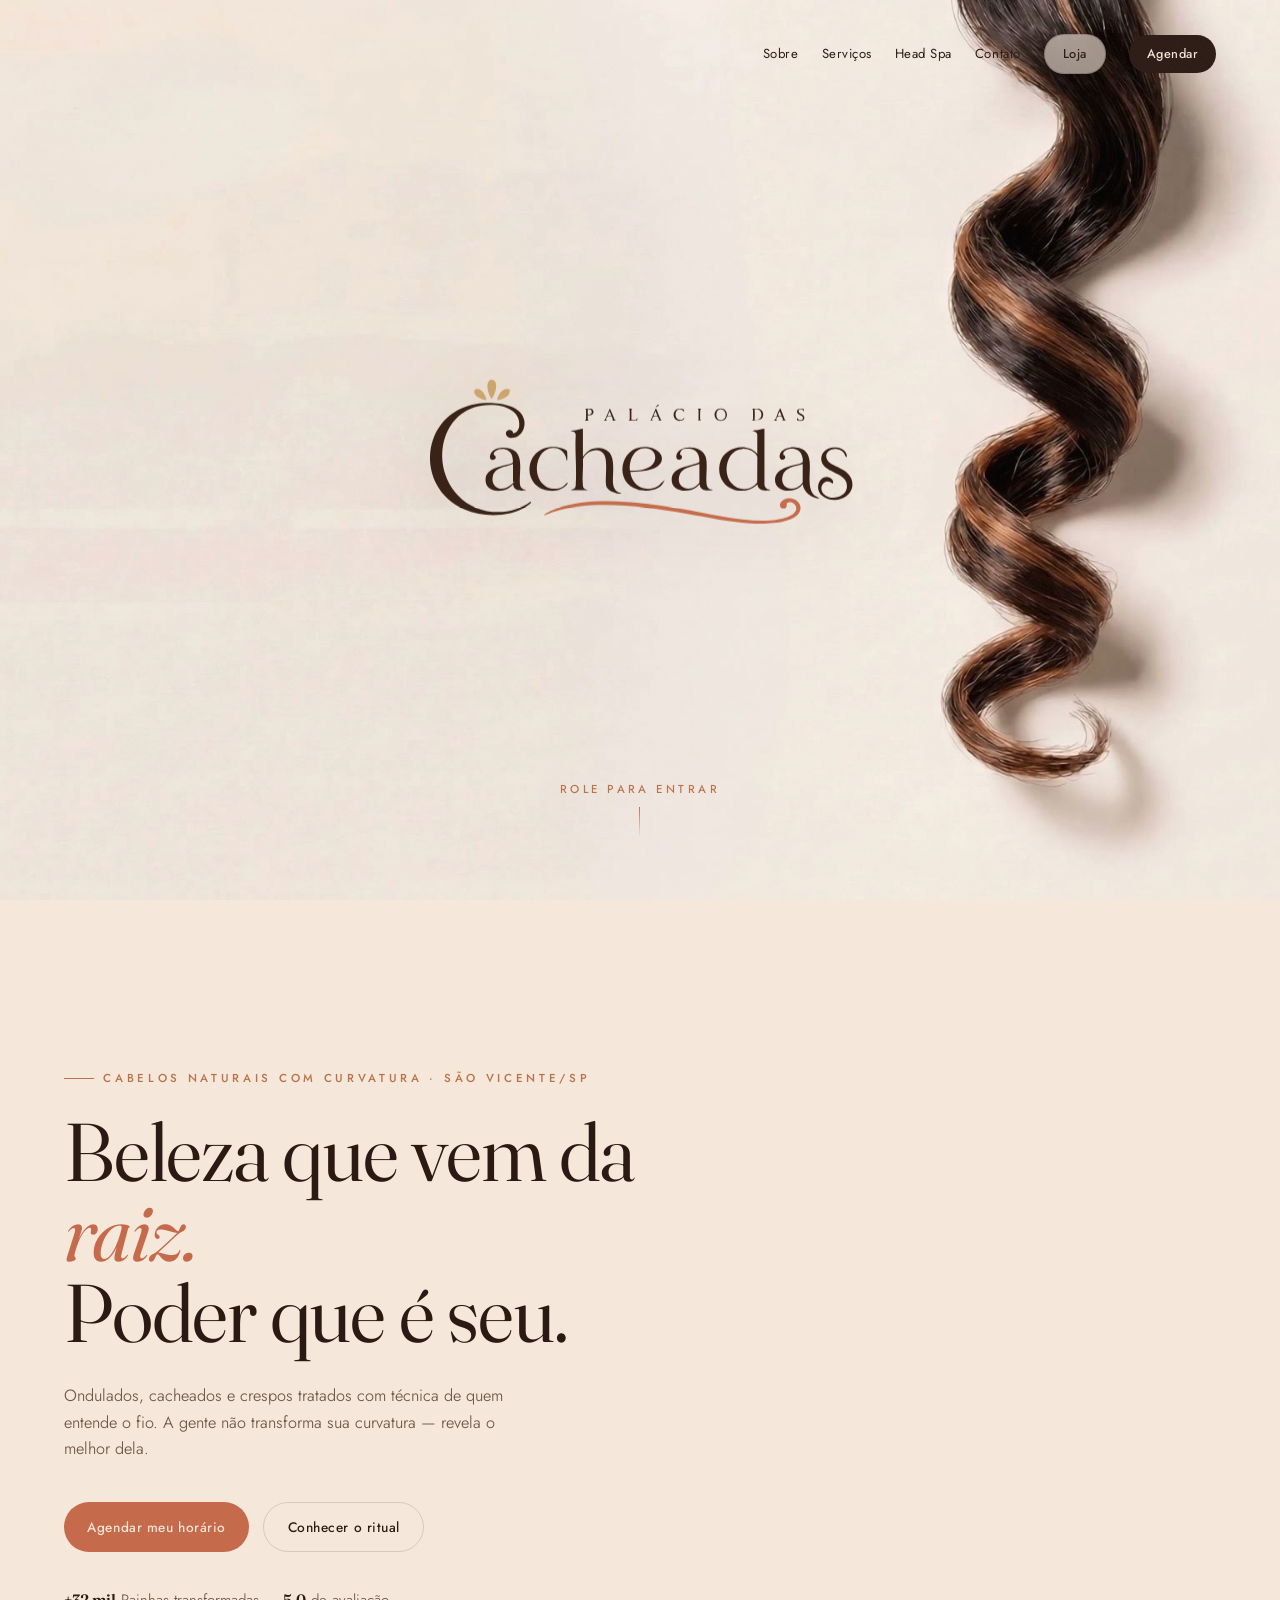
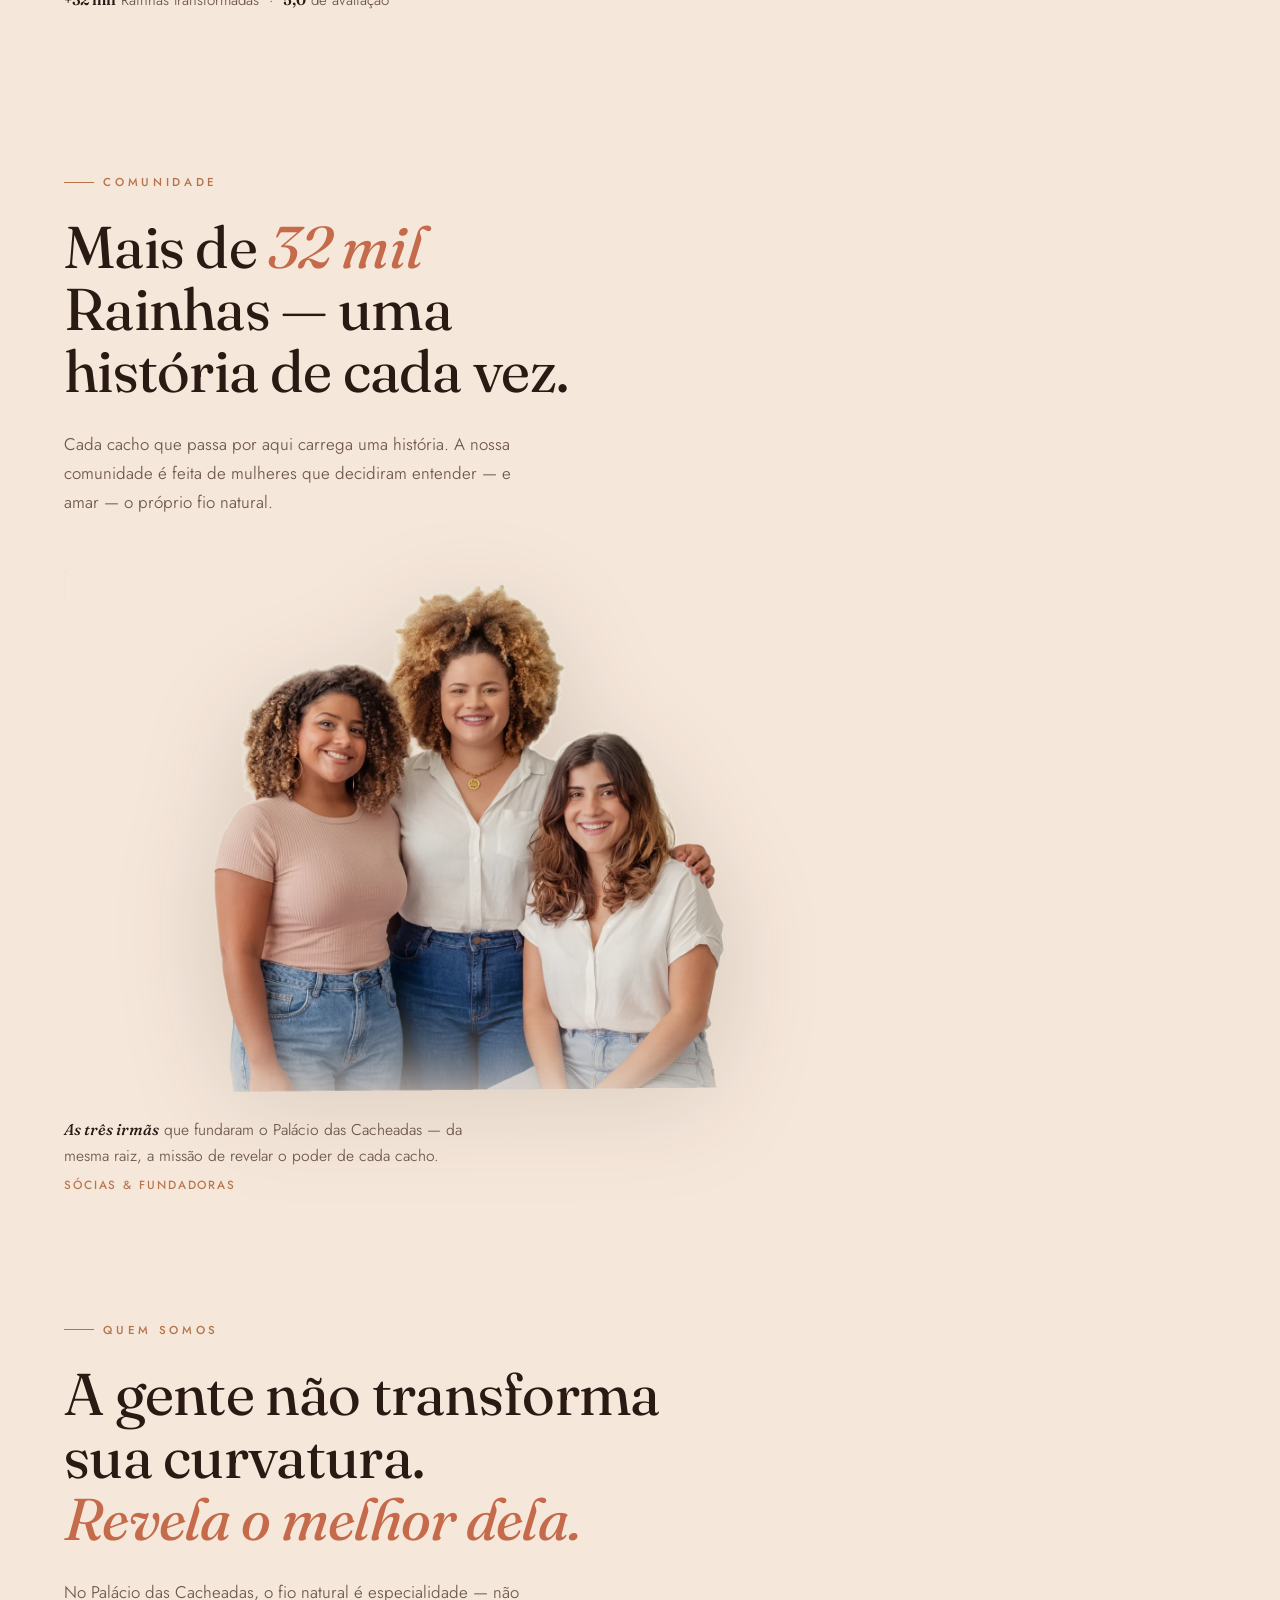
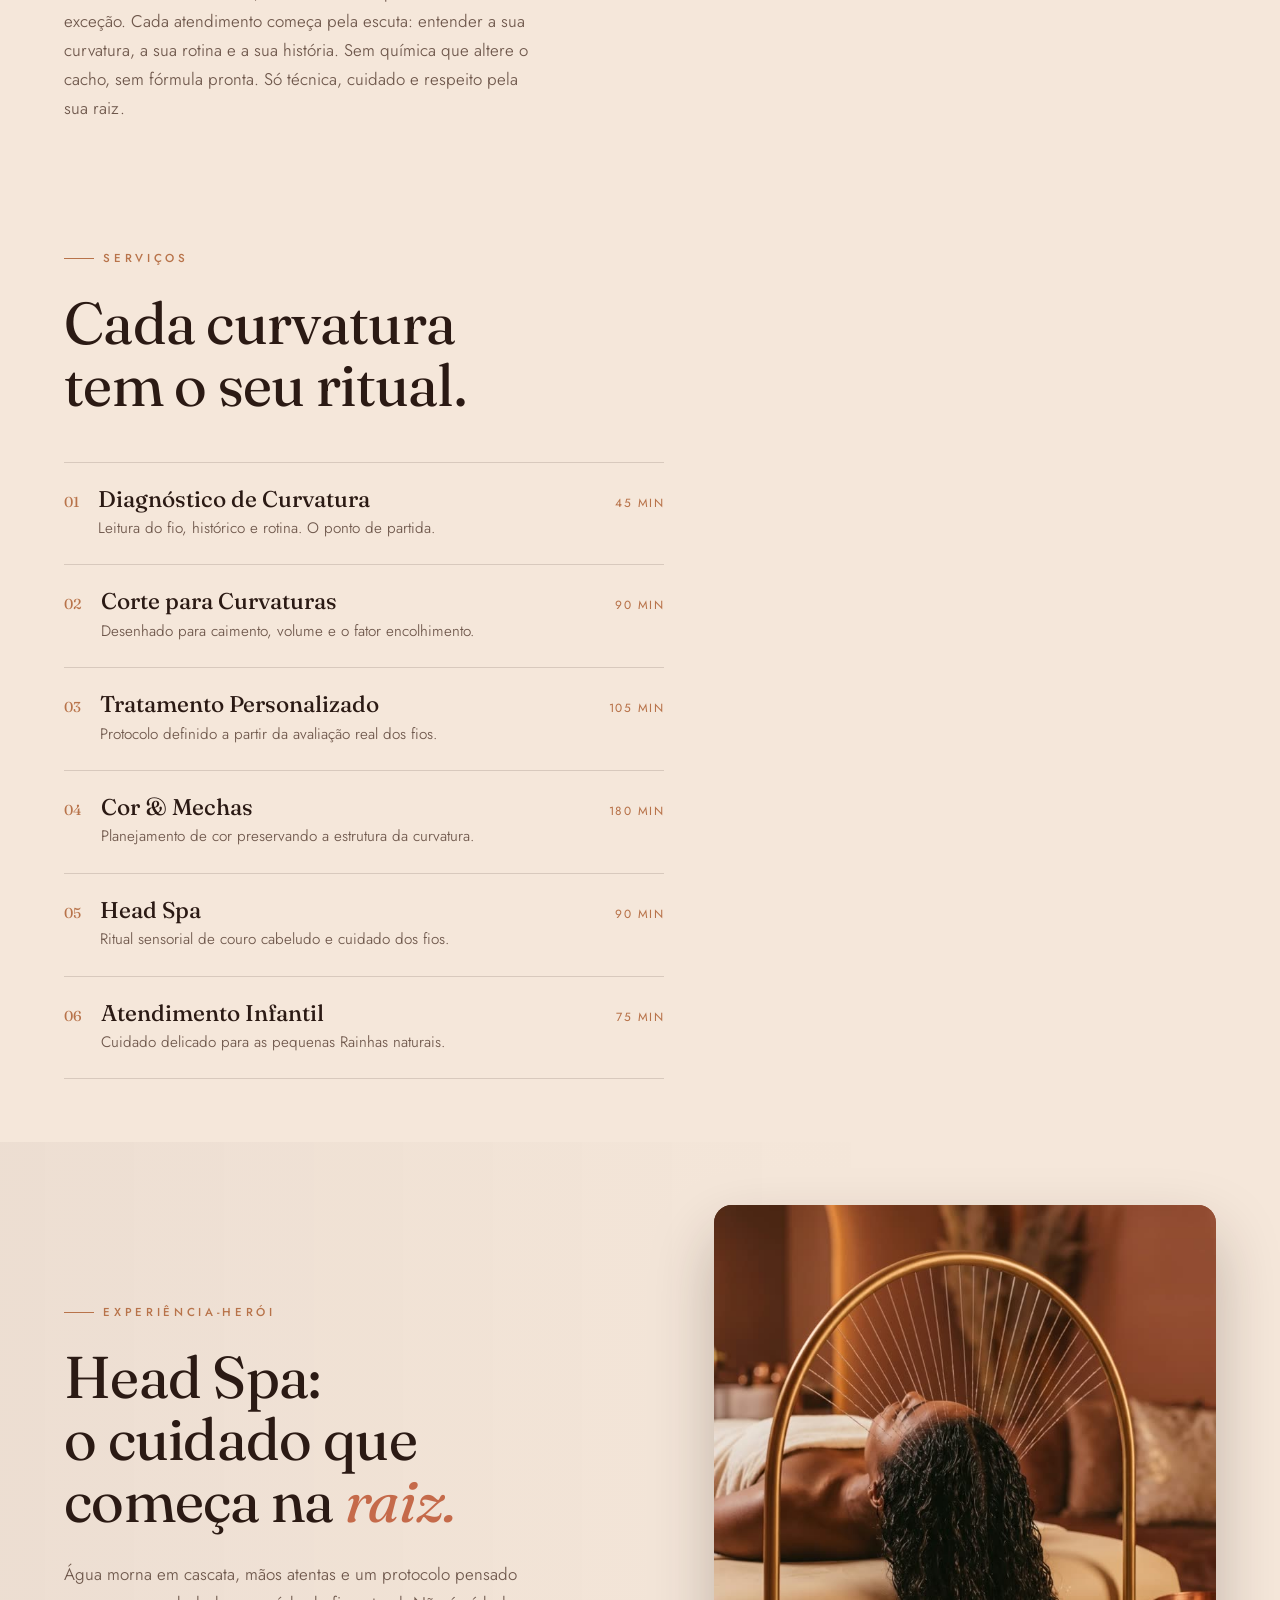
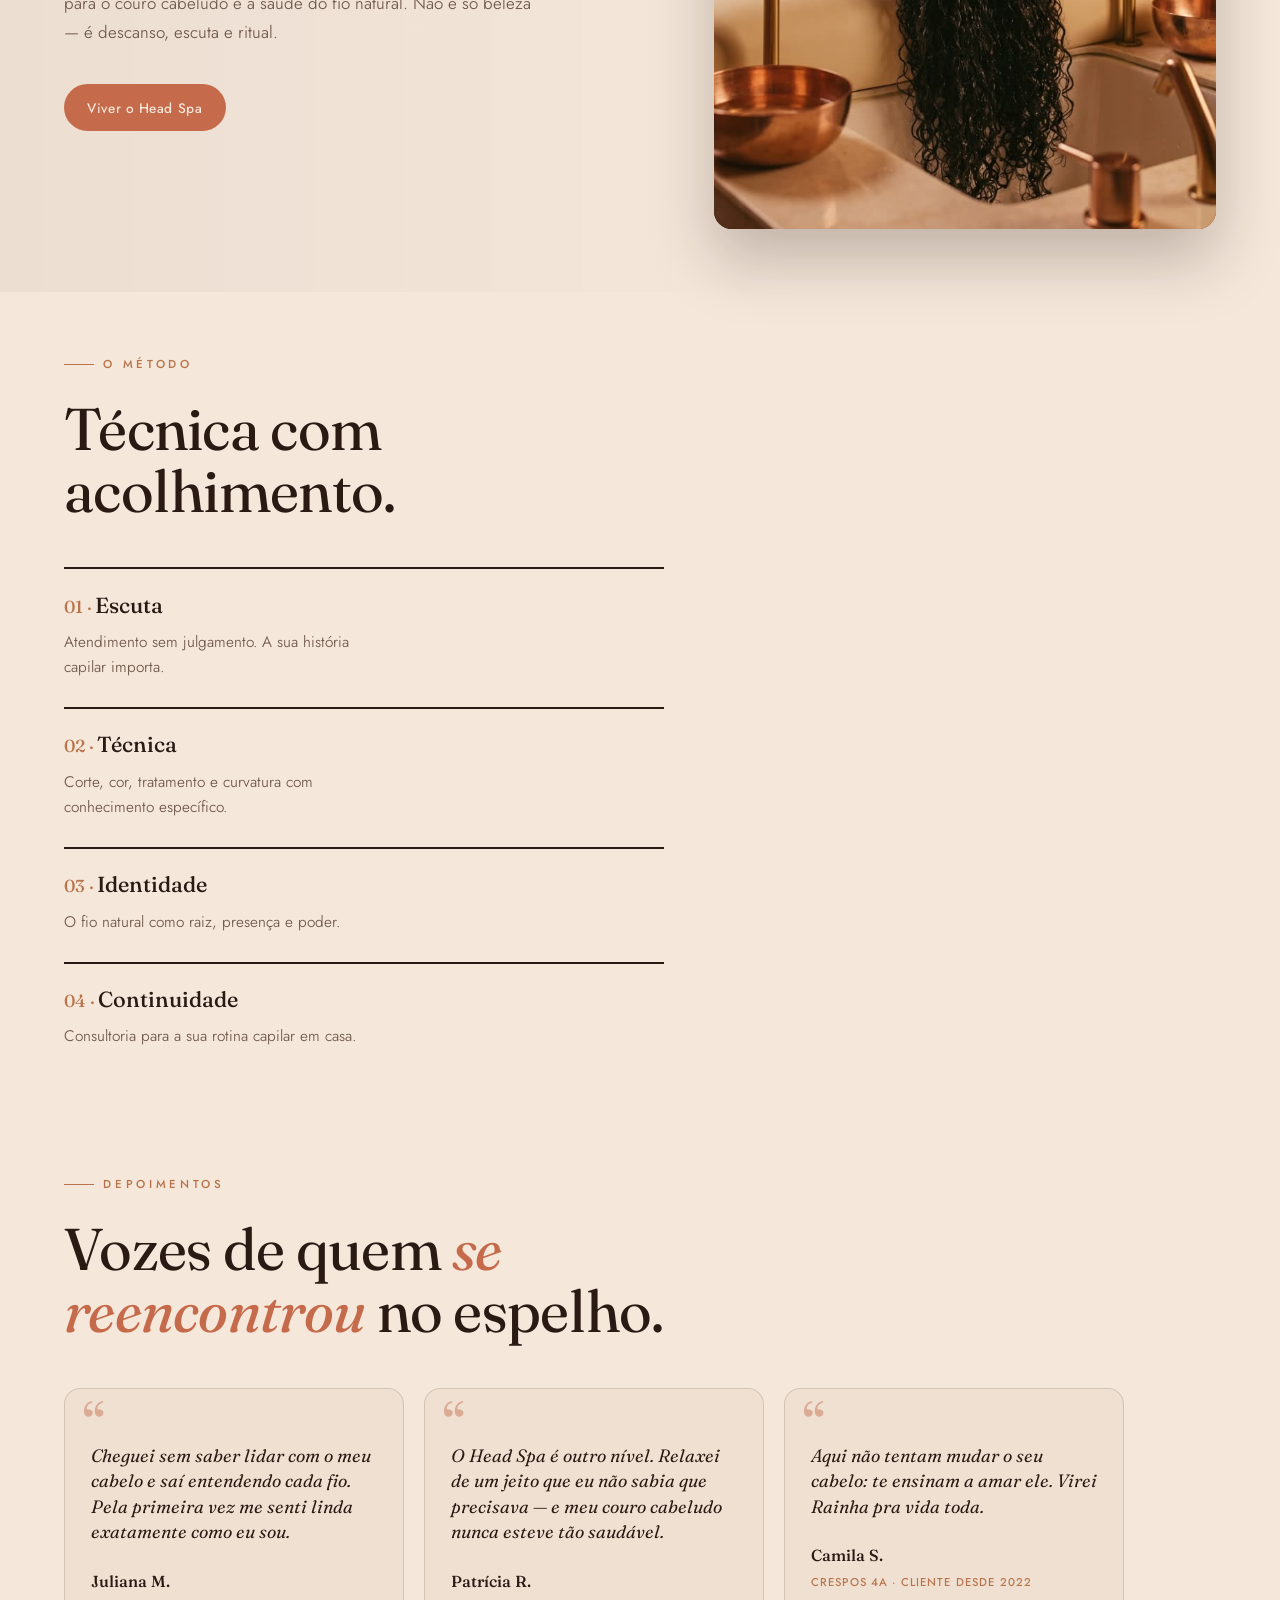
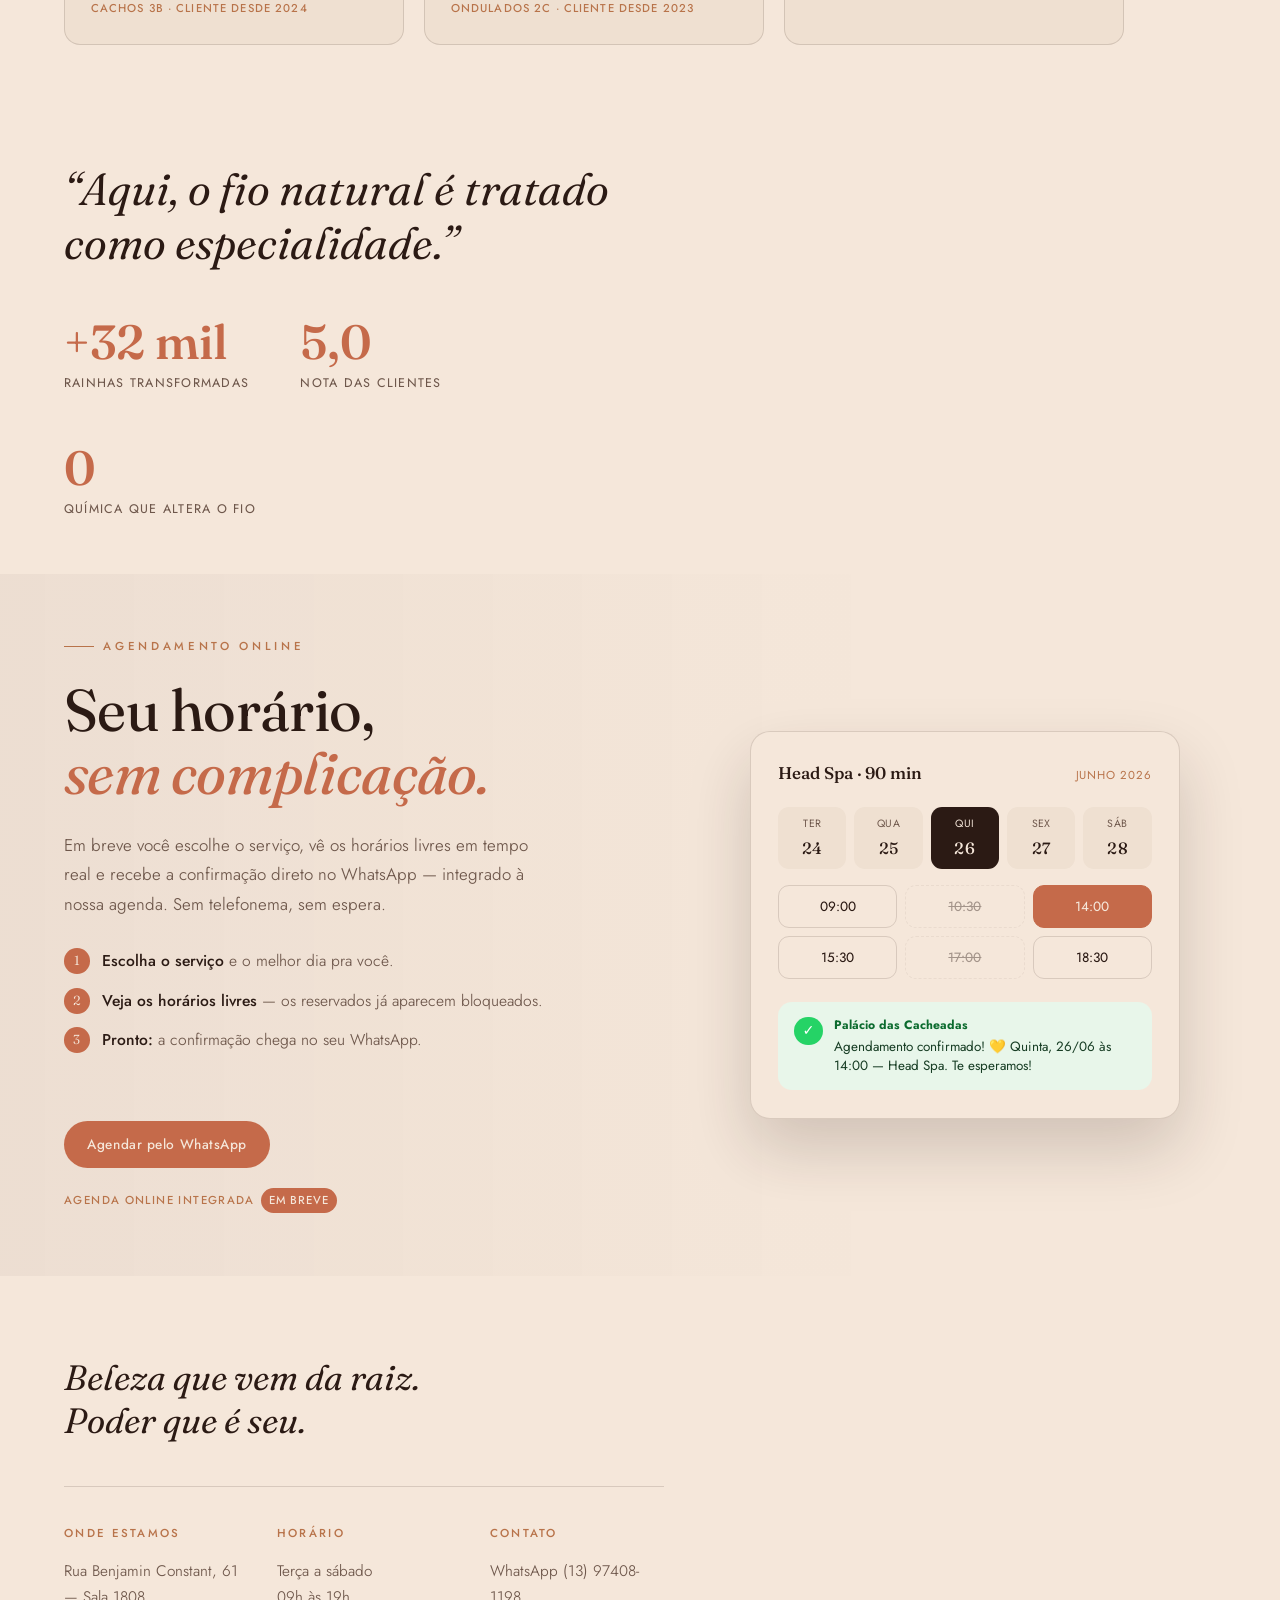
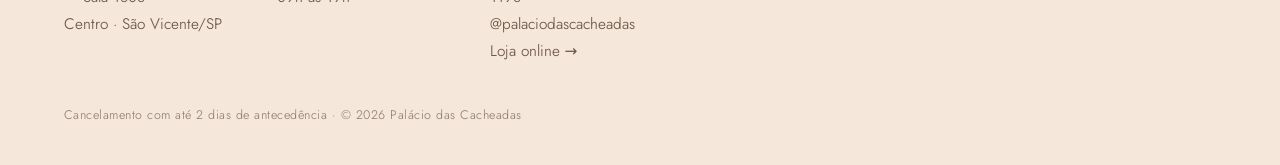
==== index.html @ 63f965b9 "Head Spa: corta vídeo (10s, mantém arco+cobre) + ease-in no scrub Antes o scrub "gastava" o vídeo en" ====
<!DOCTYPE html>
<html lang="pt-BR">
<head>
<meta charset="UTF-8" />
<meta name="viewport" content="width=device-width, initial-scale=1.0" />
<title>Palácio das Cacheadas — Beleza que vem da raiz</title>
<meta name="description" content="Especialistas em cabelos naturais com curvatura — ondulados, cacheados e crespos. Head Spa, corte, cor e tratamentos em São Vicente/SP. Seu cabelo natural merece ser entendido." />
<meta property="og:title" content="Palácio das Cacheadas" />
<meta property="og:description" content="Beleza que vem da raiz. Poder que é seu. Especialistas em cabelos naturais com curvatura em São Vicente/SP." />
<meta property="og:type" content="website" />
<link rel="preconnect" href="https://fonts.googleapis.com" />
<link rel="preconnect" href="https://fonts.gstatic.com" crossorigin />
<link href="https://fonts.googleapis.com/css2?family=Fraunces:ital,opsz,wght@0,9..144,300..600;1,9..144,400..600&family=Jost:wght@300..500&display=swap" rel="stylesheet" />
<link rel="stylesheet" href="css/styles.css?v=9" />
</head>
<body>

<!-- grão -->
<div class="grain" aria-hidden="true"></div>

<!-- cacho-mola: fundo fixo, scrub no scroll -->
<div class="curl-stage" aria-hidden="true">
  <img src="assets/spring/f_001.jpg" alt="" class="curl-fallback" data-curl-fallback />
  <canvas class="curl-canvas" data-curl-canvas></canvas>
</div>

<!-- brandmark: logo grande na abertura → encolhe e ancora no header ao rolar -->
<div class="brandmark" data-brandmark aria-hidden="true"><img src="assets/logo.svg" alt="" /></div>

<!-- header -->
<header class="hdr" data-header>
  <a href="#top" class="logo" aria-label="Palácio das Cacheadas"><img src="assets/logo.svg" alt="Palácio das Cacheadas" /></a>
  <nav class="nav" aria-label="Navegação">
    <a href="#sobre">Sobre</a>
    <a href="#servicos">Serviços</a>
    <a href="#headspa">Head Spa</a>
    <a href="#contato">Contato</a>
    <a href="loja.html" class="btn btn--pill btn--line">Loja</a>
    <a href="https://wa.me/5513974081198?text=Oi!%20Quero%20agendar%20um%20hor%C3%A1rio%20no%20Pal%C3%A1cio%20das%20Cacheadas." class="btn btn--pill" target="_blank" rel="noopener">Agendar</a>
  </nav>
</header>

<main id="top" class="shell">

  <!-- INTRO: só logo + cacho; rola pra revelar o conteúdo -->
  <section class="intro" data-intro aria-hidden="true">
    <span class="intro__hint">role para entrar</span>
  </section>

  <!-- HERO -->
  <section class="hero">
    <div class="col">
      <p class="eyebrow" data-rise>Cabelos naturais com curvatura · São Vicente/SP</p>
      <h1 class="hero__title" data-rise>Beleza que vem da <em>raiz.</em><br />Poder que é seu.</h1>
      <p class="lead" data-rise>Ondulados, cacheados e crespos tratados com técnica de quem entende o fio. A gente não transforma sua curvatura — revela o melhor dela.</p>
      <div class="actions" data-rise>
        <a href="https://wa.me/5513974081198?text=Oi!%20Quero%20agendar%20um%20hor%C3%A1rio." class="btn btn--solid" target="_blank" rel="noopener">Agendar meu horário</a>
        <a href="#sobre" class="btn btn--ghost">Conhecer o ritual</a>
      </div>
      <p class="proof" data-rise><strong>+32 mil</strong> Rainhas transformadas&nbsp;&nbsp;·&nbsp;&nbsp;<strong>5,0</strong> de avaliação</p>
    </div>
  </section>

  <!-- COMUNIDADE (Rainhas) -->
  <section class="block community" id="comunidade">
    <div class="col">
      <p class="kicker" data-rise>Comunidade</p>
      <h2 class="display" data-rise>Mais de <em>32 mil</em> Rainhas — uma história de cada vez.</h2>
      <p class="body" data-rise>Cada cacho que passa por aqui carrega uma história. A nossa comunidade é feita de mulheres que decidiram entender — e amar — o próprio fio natural.</p>
    </div>
    <figure class="community__photo" data-rise>
      <picture>
        <source srcset="assets/rainhas-cut.webp?v=7" type="image/webp" />
        <img src="assets/rainhas-cut.png?v=7" alt="As três irmãs sócias do Palácio das Cacheadas" loading="lazy" />
      </picture>
      <figcaption class="community__cap"><strong>As três irmãs</strong> que fundaram o Palácio das Cacheadas — da mesma raiz, a missão de revelar o poder de cada cacho.<span class="community__names">Sócias &amp; fundadoras</span></figcaption>
    </figure>
  </section>

  <!-- MANIFESTO -->
  <section class="block" id="sobre">
    <div class="col">
      <p class="kicker" data-rise>Quem somos</p>
      <h2 class="display" data-rise>A gente não transforma sua curvatura. <em>Revela o melhor dela.</em></h2>
      <p class="body" data-rise>No Palácio das Cacheadas, o fio natural é especialidade — não exceção. Cada atendimento começa pela escuta: entender a sua curvatura, a sua rotina e a sua história. Sem química que altere o cacho, sem fórmula pronta. Só técnica, cuidado e respeito pela sua raiz.</p>
    </div>
  </section>

  <!-- SERVIÇOS -->
  <section class="block" id="servicos">
    <div class="col">
      <p class="kicker" data-rise>Serviços</p>
      <h2 class="display" data-rise>Cada curvatura<br />tem o seu ritual.</h2>
      <ul class="services" data-rise>
        <li><span class="s-idx">01</span><div><h3>Diagnóstico de Curvatura</h3><p>Leitura do fio, histórico e rotina. O ponto de partida.</p></div><span class="s-time">45 min</span></li>
        <li><span class="s-idx">02</span><div><h3>Corte para Curvaturas</h3><p>Desenhado para caimento, volume e o fator encolhimento.</p></div><span class="s-time">90 min</span></li>
        <li><span class="s-idx">03</span><div><h3>Tratamento Personalizado</h3><p>Protocolo definido a partir da avaliação real dos fios.</p></div><span class="s-time">105 min</span></li>
        <li><span class="s-idx">04</span><div><h3>Cor &amp; Mechas</h3><p>Planejamento de cor preservando a estrutura da curvatura.</p></div><span class="s-time">180 min</span></li>
        <li><span class="s-idx">05</span><div><h3>Head Spa</h3><p>Ritual sensorial de couro cabeludo e cuidado dos fios.</p></div><span class="s-time">90 min</span></li>
        <li><span class="s-idx">06</span><div><h3>Atendimento Infantil</h3><p>Cuidado delicado para as pequenas Rainhas naturais.</p></div><span class="s-time">75 min</span></li>
      </ul>
    </div>
  </section>

  <!-- HEAD SPA -->
  <section class="block block--feature" id="headspa">
    <div class="feature-grid">
      <div class="feature-copy">
        <p class="kicker" data-rise>Experiência-herói</p>
        <h2 class="display" data-rise>Head&nbsp;Spa:<br />o cuidado que começa na <em>raiz.</em></h2>
        <p class="body" data-rise>Água morna em cascata, mãos atentas e um protocolo pensado para o couro cabeludo e a saúde do fio natural. Não é só beleza — é descanso, escuta e ritual.</p>
        <a href="https://wa.me/5513974081198?text=Oi!%20Quero%20conhecer%20o%20Head%20Spa." class="btn btn--solid" data-rise target="_blank" rel="noopener">Viver o Head Spa</a>
      </div>
      <figure class="headspa__photo" data-rise>
        <img src="assets/headspa-frames/h_001.jpg?v=2" alt="Ritual de Head Spa no Palácio das Cacheadas — arco dourado com cascata de água sobre o cabelo cacheado natural" class="headspa__fallback" data-spa-fallback loading="lazy" />
        <canvas class="headspa__canvas" data-spa-canvas aria-hidden="true"></canvas>
        <figcaption class="headspa__cap">Ritual sensorial · 90 min</figcaption>
      </figure>
    </div>
  </section>

  <!-- MÉTODO -->
  <section class="block" id="metodo">
    <div class="col">
      <p class="kicker" data-rise>O método</p>
      <h2 class="display" data-rise>Técnica com<br />acolhimento.</h2>
      <ol class="pillars" data-rise>
        <li><h3>Escuta</h3><p>Atendimento sem julgamento. A sua história capilar importa.</p></li>
        <li><h3>Técnica</h3><p>Corte, cor, tratamento e curvatura com conhecimento específico.</p></li>
        <li><h3>Identidade</h3><p>O fio natural como raiz, presença e poder.</p></li>
        <li><h3>Continuidade</h3><p>Consultoria para a sua rotina capilar em casa.</p></li>
      </ol>
    </div>
  </section>

  <!-- DEPOIMENTOS (placeholders — substituir por depoimentos reais antes de publicar) -->
  <section class="block" id="depoimentos">
    <div class="col">
      <p class="kicker" data-rise>Depoimentos</p>
      <h2 class="display" data-rise>Vozes de quem <em>se reencontrou</em> no espelho.</h2>
    </div>
    <ul class="testimonials" data-rise>
      <li class="tcard">
        <p class="tquote">Cheguei sem saber lidar com o meu cabelo e saí entendendo cada fio. Pela primeira vez me senti linda exatamente como eu sou.</p>
        <p class="tauthor"><strong>Juliana M.</strong><span>Cachos 3B · cliente desde 2024</span></p>
      </li>
      <li class="tcard">
        <p class="tquote">O Head Spa é outro nível. Relaxei de um jeito que eu não sabia que precisava — e meu couro cabeludo nunca esteve tão saudável.</p>
        <p class="tauthor"><strong>Patrícia R.</strong><span>Ondulados 2C · cliente desde 2023</span></p>
      </li>
      <li class="tcard">
        <p class="tquote">Aqui não tentam mudar o seu cabelo: te ensinam a amar ele. Virei Rainha pra vida toda.</p>
        <p class="tauthor"><strong>Camila S.</strong><span>Crespos 4A · cliente desde 2022</span></p>
      </li>
    </ul>
  </section>

  <!-- PROVA -->
  <section class="block block--quote">
    <div class="col">
      <p class="quote" data-rise>“Aqui, o fio natural é tratado como especialidade.”</p>
      <div class="stats" data-rise>
        <div><strong>+32 mil</strong><span>Rainhas transformadas</span></div>
        <div><strong>5,0</strong><span>nota das clientes</span></div>
        <div><strong>0</strong><span>química que altera o fio</span></div>
      </div>
    </div>
  </section>

  <!-- AGENDAMENTO (preview do feature — integração Google Calendar + WhatsApp em breve) -->
  <section class="block block--feature" id="agendamento">
    <div class="feature-grid">
      <div class="feature-copy">
        <p class="kicker" data-rise>Agendamento online</p>
        <h2 class="display" data-rise>Seu horário, <em>sem complicação.</em></h2>
        <p class="body" data-rise>Em breve você escolhe o serviço, vê os horários livres em tempo real e recebe a confirmação direto no WhatsApp — integrado à nossa agenda. Sem telefonema, sem espera.</p>
        <ol class="booking__steps" data-rise>
          <li><strong>Escolha o serviço</strong> e o melhor dia pra você.</li>
          <li><strong>Veja os horários livres</strong> — os reservados já aparecem bloqueados.</li>
          <li><strong>Pronto:</strong> a confirmação chega no seu WhatsApp.</li>
        </ol>
        <a href="https://wa.me/5513974081198?text=Oi!%20Quero%20agendar%20um%20hor%C3%A1rio." class="btn btn--solid" data-rise target="_blank" rel="noopener">Agendar pelo WhatsApp</a>
        <p class="booking__soon" data-rise>Agenda online integrada <span>em breve</span></p>
      </div>
      <div class="booking-mock" data-rise aria-hidden="true">
        <div class="bmock">
          <div class="bmock__head">
            <span class="bmock__title">Head Spa · 90 min</span>
            <span class="bmock__cal">Junho 2026</span>
          </div>
          <div class="bmock__days">
            <span>Ter<b>24</b></span><span>Qua<b>25</b></span><span class="is-sel">Qui<b>26</b></span><span>Sex<b>27</b></span><span>Sáb<b>28</b></span>
          </div>
          <div class="bmock__slots">
            <span>09:00</span><span class="is-off">10:30</span><span class="is-sel">14:00</span><span>15:30</span><span class="is-off">17:00</span><span>18:30</span>
          </div>
          <div class="bmock__wa">
            <span class="bmock__wadot">✓</span>
            <p><strong>Palácio das Cacheadas</strong>Agendamento confirmado! 💛 Quinta, 26/06 às 14:00 — Head Spa. Te esperamos!</p>
          </div>
        </div>
      </div>
    </div>
  </section>

  <!-- FOOTER -->
  <footer class="footer" id="contato">
    <div class="col">
      <p class="footer__tag" data-rise>Beleza que vem da raiz.<br />Poder que é seu.</p>
      <div class="footer__grid" data-rise>
        <div><h4>Onde estamos</h4><p>Rua Benjamin Constant, 61 — Sala 1808<br />Centro · São Vicente/SP</p></div>
        <div><h4>Horário</h4><p>Terça a sábado<br />09h às 19h</p></div>
        <div><h4>Contato</h4><p><a href="https://wa.me/5513974081198" target="_blank" rel="noopener">WhatsApp (13) 97408-1198</a><br /><a href="https://www.instagram.com/palaciodascacheadas/" target="_blank" rel="noopener">@palaciodascacheadas</a><br /><a href="loja.html">Loja online →</a></p></div>
      </div>
      <p class="footer__fine">Cancelamento com até 2 dias de antecedência · © 2026 Palácio das Cacheadas</p>
    </div>
  </footer>

</main>

<script src="js/app.js?v=9"></script>
</body>
</html>
---- css/styles.css ----
/* ========================================================================
   PALÁCIO DAS CACHEADAS — cacho-mola de fundo (scrub no scroll)
   Fundo fixo à direita · conteúdo rico à esquerda · creme #F5E7DA
   ===================================================================== */

:root{
  --espresso:#2B1A14; --terracota:#C56A4A; --ouro:#C8A56A; --cobre:#B8734A;
  --creme:#F5E7DA; --creme-2:#EFE0D1;
  --ink:#2B1A14; --ink-soft:#6E574B; --line:rgba(43,26,20,.14);
  --ff-display:"Fraunces",Georgia,serif; --ff-body:"Jost",system-ui,sans-serif;
  --maxw:1340px; --pad:clamp(20px,5vw,80px); --e1:cubic-bezier(.22,1,.36,1);
}

*{box-sizing:border-box;margin:0;padding:0}
html{-webkit-font-smoothing:antialiased;text-rendering:optimizeLegibility;scroll-behavior:smooth}
body{font-family:var(--ff-body);background:var(--creme);color:var(--ink);font-weight:400;line-height:1.62;overflow-x:hidden}
img,picture,canvas{display:block;max-width:100%}
a{color:inherit;text-decoration:none}
em{font-style:italic}
::selection{background:var(--terracota);color:var(--creme)}

/* grão */
.grain{position:fixed;inset:0;z-index:60;pointer-events:none;opacity:.05;
  background-image:url("data:image/svg+xml,%3Csvg xmlns='http://www.w3.org/2000/svg' width='180' height='180'%3E%3Cfilter id='n'%3E%3CfeTurbulence type='fractalNoise' baseFrequency='.8' numOctaves='2' stitchTiles='stitch'/%3E%3C/filter%3E%3Crect width='100%25' height='100%25' filter='url(%23n)'/%3E%3C/svg%3E")}

/* ---------- cacho-mola: fundo fixo ---------- */
.curl-stage{position:fixed;inset:0;z-index:0;pointer-events:none}
.curl-canvas,.curl-fallback{position:absolute;inset:0;width:100%;height:100%;object-fit:cover;object-position:center}

/* ---------- abertura: logo grande encolhe pro header no scroll ---------- */
.brandmark{position:fixed;top:50%;left:50%;width:min(620px,72vw);z-index:45;transform:translate(-50%,-50%);transform-origin:center center;will-change:transform;pointer-events:none}
.brandmark img{width:100%;height:auto;display:block;filter:drop-shadow(0 14px 36px rgba(43,26,20,.20));transition:filter .3s}
.brandmark.docked img{filter:none}
.intro{height:100vh;display:flex;align-items:flex-end;justify-content:center;padding-bottom:7vh;pointer-events:none}
.intro__hint{display:flex;flex-direction:column;align-items:center;gap:.7em;font-size:.72rem;font-weight:460;letter-spacing:.3em;text-transform:uppercase;color:var(--cobre)}
.intro__hint::after{content:"";width:1px;height:30px;background:linear-gradient(var(--cobre),transparent);animation:hintpulse 1.8s var(--e1) infinite}
@keyframes hintpulse{0%,100%{opacity:.3;transform:scaleY(.7)}50%{opacity:1;transform:scaleY(1)}}
/* com a abertura ativa: o logo do header é a brandmark; nav só aparece ao rolar */
body.has-intro .hdr .logo{visibility:hidden}
body.has-intro .hdr .nav{opacity:var(--navop,0)}

/* ---------- header ---------- */
.hdr{position:fixed;top:0;left:0;width:100%;z-index:40;display:flex;align-items:center;justify-content:space-between;
  padding:clamp(16px,2.2vw,26px) var(--pad);transition:background .5s var(--e1),box-shadow .5s,padding .5s}
.hdr.scrolled{background:rgba(245,231,218,.8);backdrop-filter:blur(12px);box-shadow:0 1px 0 var(--line);padding-top:13px;padding-bottom:13px}
.logo img{height:clamp(40px,4.4vw,56px);width:auto}
.nav{display:flex;align-items:center;gap:clamp(14px,1.8vw,30px)}
.nav a:not(.btn){font-size:.82rem;font-weight:400;letter-spacing:.04em;position:relative;padding:4px 0}
.nav a:not(.btn)::after{content:"";position:absolute;left:0;bottom:0;width:100%;height:1px;background:var(--terracota);transform:scaleX(0);transform-origin:right;transition:transform .4s var(--e1)}
.nav a:not(.btn):hover::after{transform:scaleX(1);transform-origin:left}

/* ---------- botões ---------- */
.btn{display:inline-flex;align-items:center;justify-content:center;font-family:var(--ff-body);font-weight:460;font-size:.86rem;letter-spacing:.04em;padding:.9em 1.7em;border-radius:100px;transition:transform .3s var(--e1),background .3s,color .3s,border-color .3s;white-space:nowrap}
.btn--solid{background:var(--terracota);color:var(--creme)}
.btn--solid:hover{background:var(--espresso);transform:translateY(-2px)}
.btn--ghost{border:1.5px solid var(--line);color:var(--ink)}
.btn--ghost:hover{border-color:var(--espresso);background:var(--espresso);color:var(--creme)}
.btn--pill{background:var(--espresso);color:var(--creme);padding:.7em 1.4em;font-size:.8rem}
.btn--pill:hover{background:var(--terracota)}
/* Loja: pílula creme fosca — legível sobre o cacho e sobre o creme (secundária ao Agendar) */
.btn--line{background:rgba(245,231,218,.62);backdrop-filter:blur(9px);-webkit-backdrop-filter:blur(9px);color:var(--espresso);border:1.5px solid rgba(43,26,20,.22)}
.btn--line:hover{background:var(--espresso);color:var(--creme);border-color:var(--espresso);transform:translateY(-2px)}

/* ---------- layout: coluna de conteúdo à esquerda ---------- */
.shell{position:relative;z-index:1}
.col{width:min(600px,54vw);margin-left:max(var(--pad),calc((100% - var(--maxw))/2 + var(--pad)))}

.hero{min-height:90svh;display:flex;align-items:center;padding:max(13vh,104px) 0 5vh}
.block{padding:clamp(46px,7vh,92px) 0}
.block--feature{background:linear-gradient(90deg,rgba(43,26,20,.04),transparent 70%)}
.block--quote{padding-block:clamp(40px,6vh,76px)}
.footer{padding:clamp(56px,9vh,112px) 0 40px}

/* ---------- tipografia ----------
   Contraste de peso: corpo leve e editorial (340) ↔ títulos serifa
   com sizing óptico ↔ acentos fortes (560–600). Quebras equilibradas. */
.eyebrow,.kicker{font-size:.72rem;font-weight:500;letter-spacing:.32em;text-transform:uppercase;color:var(--cobre);display:flex;align-items:center;gap:.8em;margin-bottom:1.5rem}
.eyebrow::before,.kicker::before{content:"";width:30px;height:1px;background:var(--cobre)}

.hero__title{font-family:var(--ff-display);font-weight:360;font-optical-sizing:auto;font-size:clamp(2.7rem,6.4vw,5.4rem);line-height:.98;letter-spacing:-.015em;color:var(--espresso)}
.hero__title em{font-style:italic;font-weight:380;color:var(--terracota)}
.lead{margin:1.9rem 0 2.5rem;max-width:44ch;font-size:clamp(1.02rem,1.2vw,1.14rem);font-weight:340;line-height:1.62;color:var(--ink-soft);text-wrap:pretty}
.actions{display:flex;flex-wrap:wrap;gap:14px;margin-bottom:2.3rem}
.proof{font-size:.94rem;font-weight:340;color:var(--ink-soft);text-wrap:pretty}
.proof strong{font-family:var(--ff-display);font-weight:600;color:var(--espresso)}

.display{font-family:var(--ff-display);font-weight:420;font-optical-sizing:auto;font-size:clamp(2rem,4.6vw,3.7rem);line-height:1.06;letter-spacing:-.012em;color:var(--espresso);max-width:17ch;text-wrap:balance}
.display em{font-style:italic;font-weight:440;color:var(--terracota)}
.body{margin-top:1.7rem;max-width:48ch;font-size:1.06rem;font-weight:340;line-height:1.72;color:var(--ink-soft);text-wrap:pretty}

/* comunidade — foto das sócias em destaque */
.community__photo{margin-top:clamp(2.4rem,4vw,3.4rem);margin-left:max(var(--pad),calc((100% - var(--maxw))/2 + var(--pad)));width:min(960px,90vw)}
.community__photo{position:relative}
.community__photo img{width:100%;height:auto;display:block;filter:drop-shadow(0 26px 50px rgba(43,26,20,.16))}
/* foto no canto esquerdo, sem invadir o cacho (Victor: "mais no canto onde estavam originalmente") */
.community .community__photo{width:min(680px,52vw)}
.community__cap{margin-top:1.3rem;max-width:46ch;font-size:.98rem;font-weight:340;line-height:1.6;color:var(--ink-soft);text-wrap:pretty}
.community__cap strong{font-family:var(--ff-display);font-style:italic;font-weight:500;color:var(--espresso)}
.community__names{display:block;margin-top:.5rem;font-size:.74rem;font-weight:460;letter-spacing:.16em;text-transform:uppercase;color:var(--cobre)}

/* serviços */
.services{list-style:none;margin-top:2.8rem;border-top:1px solid var(--line)}
.services li{display:grid;grid-template-columns:auto 1fr auto;align-items:baseline;gap:1.2rem;padding:1.5rem 0;border-bottom:1px solid var(--line);transition:padding-left .4s var(--e1)}
.services li:hover{padding-left:.6rem}
.s-idx{font-family:var(--ff-display);font-weight:420;font-size:.9rem;color:var(--cobre)}
.services h3{font-family:var(--ff-display);font-weight:460;font-size:1.42rem;line-height:1.12}
.services p{color:var(--ink-soft);font-weight:340;font-size:.95rem;line-height:1.55;margin-top:.3rem;text-wrap:pretty}
.s-time{font-size:.74rem;font-weight:420;letter-spacing:.12em;text-transform:uppercase;color:var(--cobre);white-space:nowrap}

/* head spa — editorial (copy + foto do ritual) */
.block--feature .btn{margin-top:2.3rem}
.feature-grid{max-width:var(--maxw);margin-inline:auto;padding-inline:var(--pad);display:grid;grid-template-columns:1.05fr .9fr;gap:clamp(2rem,5vw,5rem);align-items:center}
.feature-copy{max-width:48ch}
.headspa__photo{position:relative;border-radius:18px;overflow:hidden;box-shadow:0 30px 64px rgba(43,26,20,.26);isolation:isolate}
.headspa__canvas{display:block;width:100%;height:auto;aspect-ratio:720/894;position:relative;z-index:1}
.headspa__fallback{position:absolute;inset:0;width:100%;height:100%;object-fit:cover;z-index:0}
.headspa__cap{position:absolute;left:0;right:0;bottom:0;padding:2.6rem 1.4rem 1.2rem;font-size:.72rem;font-weight:460;letter-spacing:.16em;text-transform:uppercase;color:var(--creme);background:linear-gradient(transparent,rgba(43,26,20,.66));text-align:center}

/* agendamento — preview do feature (mockup) */
.booking__steps{list-style:none;counter-reset:b;margin:1.9rem 0 2rem;display:grid;gap:1rem}
.booking__steps li{position:relative;padding-left:2.4rem;font-size:.98rem;font-weight:340;color:var(--ink-soft);line-height:1.5;counter-increment:b}
.booking__steps li::before{content:counter(b);position:absolute;left:0;top:-.05rem;width:1.6rem;height:1.6rem;border-radius:50%;background:var(--terracota);color:var(--creme);font-family:var(--ff-display);font-size:.82rem;display:flex;align-items:center;justify-content:center}
.booking__steps strong{color:var(--espresso);font-weight:500}
.booking__soon{margin-top:1.3rem;font-size:.72rem;font-weight:460;letter-spacing:.12em;text-transform:uppercase;color:var(--cobre);display:flex;align-items:center;gap:.5em}
.booking__soon span{background:var(--terracota);color:var(--creme);padding:.25em .7em;border-radius:100px;letter-spacing:.08em}
.bmock{background:var(--creme);border:1px solid var(--line);border-radius:20px;box-shadow:0 30px 64px rgba(43,26,20,.18);padding:1.7rem;max-width:430px;margin-inline:auto}
.bmock__head{display:flex;justify-content:space-between;align-items:baseline;margin-bottom:1.3rem}
.bmock__title{font-family:var(--ff-display);font-weight:520;font-size:1.06rem;color:var(--espresso)}
.bmock__cal{font-size:.72rem;letter-spacing:.08em;text-transform:uppercase;color:var(--cobre)}
.bmock__days{display:grid;grid-template-columns:repeat(5,1fr);gap:.5rem;margin-bottom:1rem}
.bmock__days span{display:flex;flex-direction:column;align-items:center;gap:.15rem;padding:.5rem .2rem;border-radius:11px;font-size:.66rem;text-transform:uppercase;letter-spacing:.04em;color:var(--ink-soft);background:var(--creme-2)}
.bmock__days b{font-family:var(--ff-display);font-size:1.02rem;font-weight:460;color:var(--espresso)}
.bmock__days .is-sel{background:var(--espresso)}
.bmock__days .is-sel,.bmock__days .is-sel b{color:var(--creme)}
.bmock__slots{display:grid;grid-template-columns:repeat(3,1fr);gap:.5rem;margin-bottom:1.4rem}
.bmock__slots span{text-align:center;padding:.6rem 0;border-radius:11px;font-size:.84rem;font-weight:420;border:1px solid var(--line);color:var(--espresso)}
.bmock__slots .is-sel{background:var(--terracota);color:var(--creme);border-color:var(--terracota)}
.bmock__slots .is-off{opacity:.4;text-decoration:line-through;border-style:dashed}
.bmock__wa{display:flex;gap:.7rem;align-items:flex-start;background:#E8F6EA;border-radius:14px;padding:.95rem 1rem}
.bmock__wadot{flex:none;width:1.8rem;height:1.8rem;border-radius:50%;background:#25D366;color:#fff;font-size:.9rem;font-weight:700;display:flex;align-items:center;justify-content:center}
.bmock__wa p{font-size:.84rem;line-height:1.42;color:#173d24}
.bmock__wa strong{display:block;font-size:.76rem;color:#0b6b2e;margin-bottom:.2rem}

/* pilares */
.pillars{list-style:none;counter-reset:p;margin-top:2.8rem;display:grid;gap:1.7rem}
.pillars li{border-top:2px solid var(--espresso);padding-top:1.15rem;counter-increment:p}
.pillars h3{font-family:var(--ff-display);font-weight:480;font-size:1.36rem;margin-bottom:.45rem}
.pillars h3::before{content:"0" counter(p)" · ";color:var(--cobre);font-size:.8em}
.pillars p{color:var(--ink-soft);font-weight:340;font-size:.96rem;line-height:1.62;max-width:40ch;text-wrap:pretty}

/* depoimentos */
.testimonials{list-style:none;margin-top:clamp(2rem,3.5vw,3rem);margin-left:max(var(--pad),calc((100% - var(--maxw))/2 + var(--pad)));width:min(1060px,92vw);display:grid;grid-template-columns:repeat(3,1fr);gap:clamp(16px,1.6vw,24px)}
.tcard{position:relative;background:var(--creme-2);border:1px solid var(--line);border-radius:16px;padding:2.1rem 1.6rem 1.7rem;transition:transform .4s var(--e1),box-shadow .4s var(--e1)}
.tcard:hover{transform:translateY(-4px);box-shadow:0 18px 40px rgba(43,26,20,.10)}
.tcard::before{content:"\201C";position:absolute;top:.5rem;left:1.1rem;font-family:var(--ff-display);font-weight:500;font-size:3.4rem;line-height:1;color:var(--terracota);opacity:.45}
.tquote{font-family:var(--ff-display);font-style:italic;font-weight:380;font-size:1.12rem;line-height:1.42;color:var(--espresso);text-wrap:pretty;margin-top:1.3rem}
.tauthor{margin-top:1.5rem}
.tauthor strong{display:block;font-family:var(--ff-display);font-weight:520;font-size:1rem;color:var(--espresso)}
.tauthor span{display:block;margin-top:.25rem;font-size:.71rem;font-weight:460;letter-spacing:.1em;text-transform:uppercase;color:var(--cobre)}

/* quote + stats */
.quote{font-family:var(--ff-display);font-style:italic;font-weight:370;font-size:clamp(1.7rem,3.6vw,2.8rem);line-height:1.2;color:var(--espresso);max-width:20ch;text-wrap:balance}
.stats{display:flex;flex-wrap:wrap;gap:clamp(24px,4vw,56px);margin-top:3rem}
.stats strong{display:block;font-family:var(--ff-display);font-weight:560;font-size:clamp(2rem,4vw,3rem);color:var(--terracota);line-height:1}
.stats span{display:block;margin-top:.45rem;font-size:.78rem;font-weight:420;letter-spacing:.1em;text-transform:uppercase;color:var(--ink-soft)}

/* footer */
.footer__tag{font-family:var(--ff-display);font-style:italic;font-weight:380;font-size:clamp(1.5rem,3vw,2.2rem);line-height:1.22;color:var(--espresso);margin-bottom:2.7rem;text-wrap:balance}
.footer__grid{display:grid;grid-template-columns:repeat(3,1fr);gap:clamp(20px,3vw,44px);border-top:1px solid var(--line);padding-top:2.3rem}
.footer__grid h4{font-size:.72rem;font-weight:500;letter-spacing:.2em;text-transform:uppercase;color:var(--cobre);margin-bottom:.95rem}
.footer__grid p{color:var(--ink-soft);font-weight:340;font-size:.96rem;line-height:1.75}
.footer__grid a:hover{color:var(--terracota)}
.footer__fine{margin-top:2.5rem;font-size:.78rem;font-weight:340;letter-spacing:.04em;color:var(--ink-soft);opacity:.7}

/* ---------- reveal ---------- */
[data-rise]{opacity:0;transform:translateY(24px);transition:opacity .9s var(--e1),transform .9s var(--e1)}
[data-rise].in{opacity:1;transform:none}

/* ---------- responsivo ---------- */
@media (max-width:900px){
  .curl-stage{opacity:.4}
  .col{width:100%;margin-left:0;padding-inline:var(--pad)}
  .nav a:not(.btn){display:none}
  .community__photo{margin-left:0;padding-inline:var(--pad);width:100%}
  .testimonials{grid-template-columns:1fr;margin-left:0;padding-inline:var(--pad);width:100%;gap:16px}
  .feature-grid{grid-template-columns:1fr;gap:2.2rem}
  .feature-copy{max-width:none}
  .footer__grid{grid-template-columns:1fr;gap:26px}
  .lead,.body,.pillars p{max-width:none}
  .display,.quote{max-width:none}
}
@media (max-width:480px){
  .curl-stage{opacity:.35}
  .hero__title{font-size:clamp(2.4rem,11vw,3.2rem)}
  .nav{gap:9px}
  .btn--pill{padding:.6em 1.05em;font-size:.74rem}
}

@media (prefers-reduced-motion:reduce){
  *{animation:none!important;transition:none!important;scroll-behavior:auto!important}
  [data-rise]{opacity:1;transform:none}
  .brandmark{display:none}
  .intro{height:0}
  body.has-intro .hdr .logo{visibility:visible}
  body.has-intro .hdr .nav{opacity:1}
}
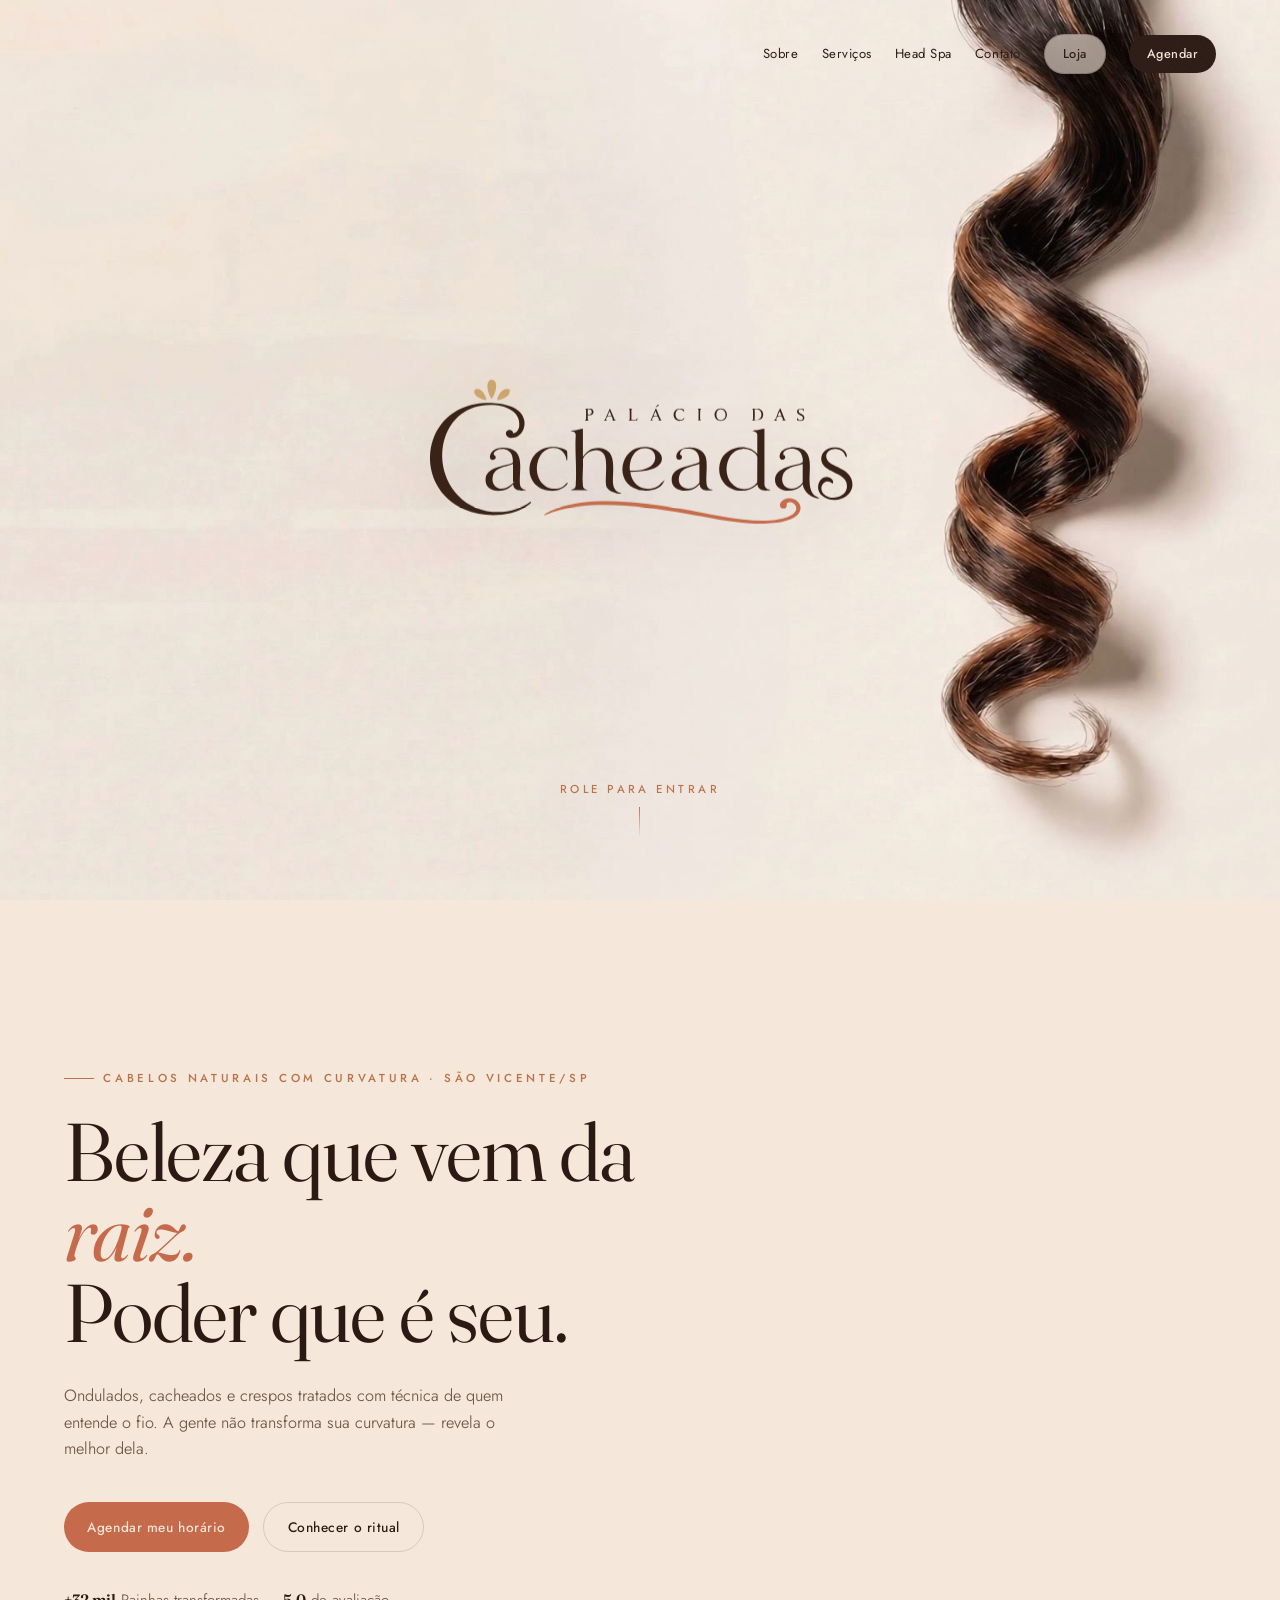
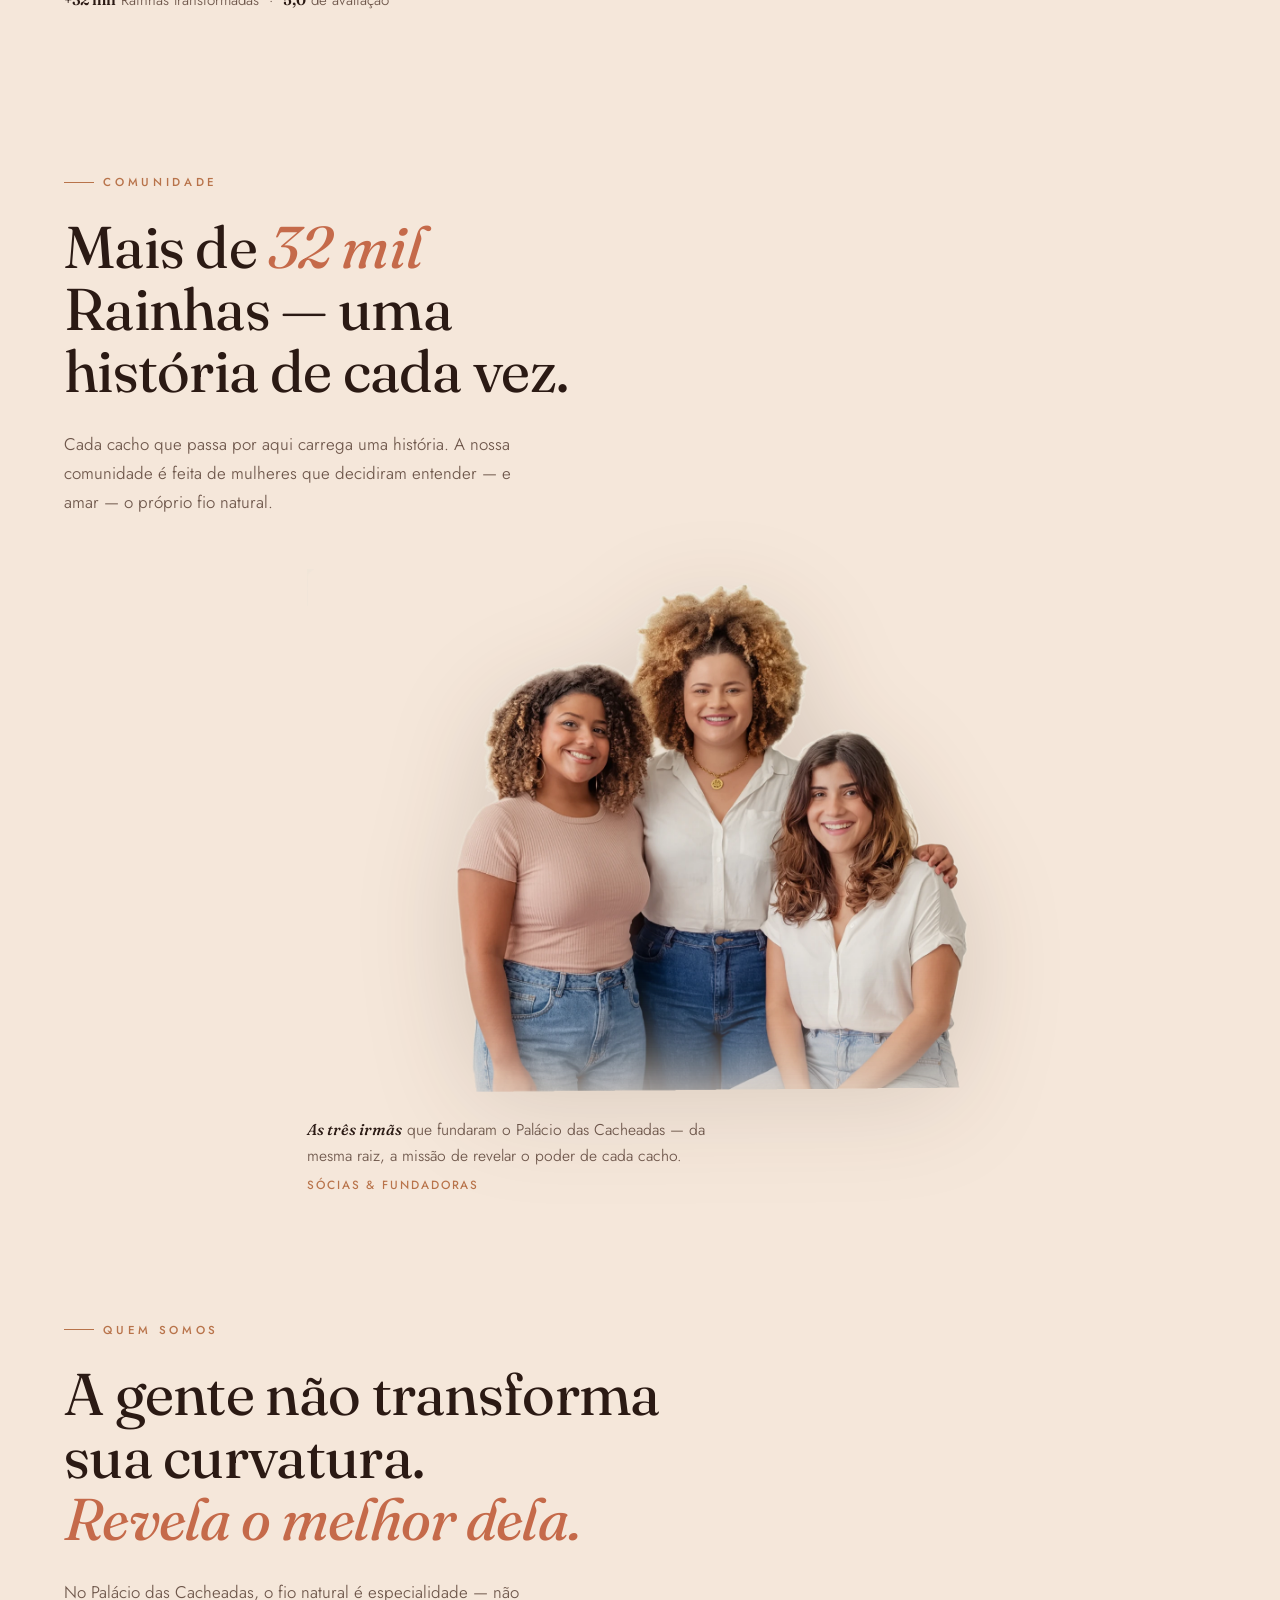
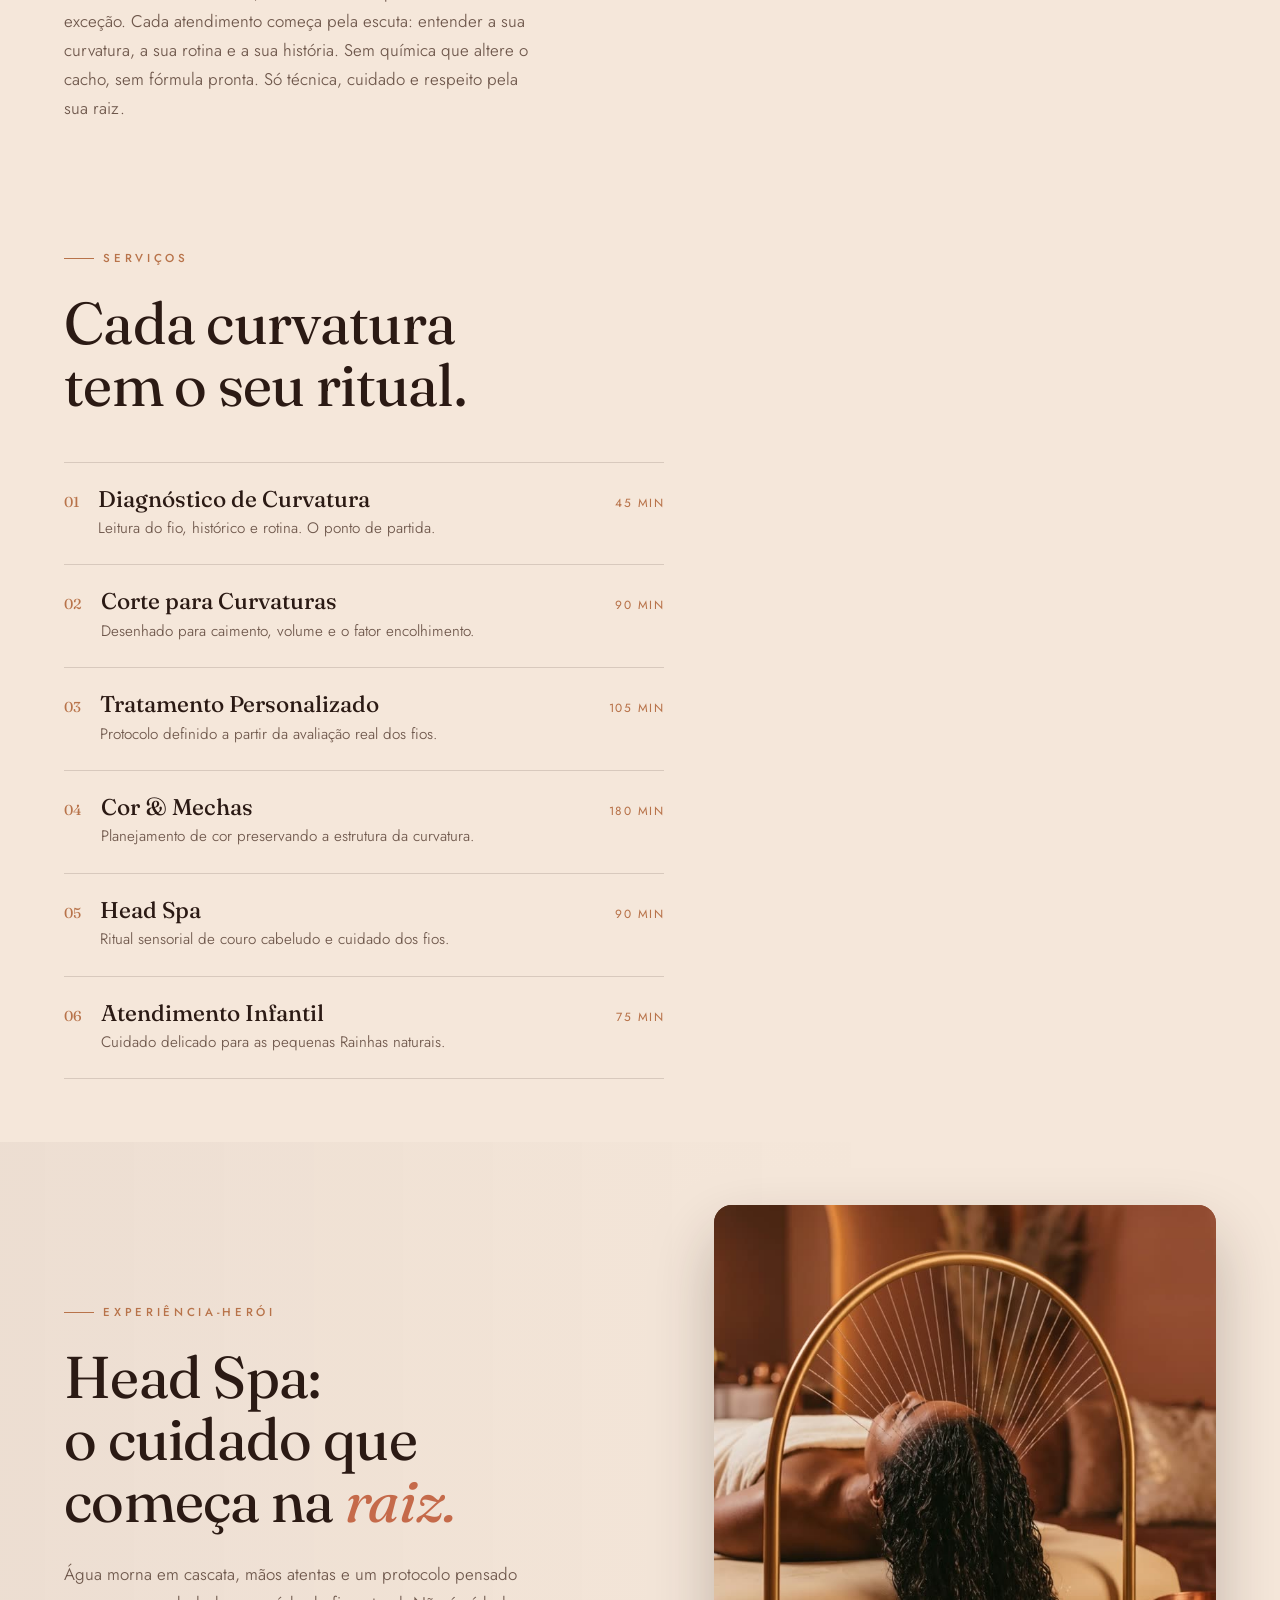
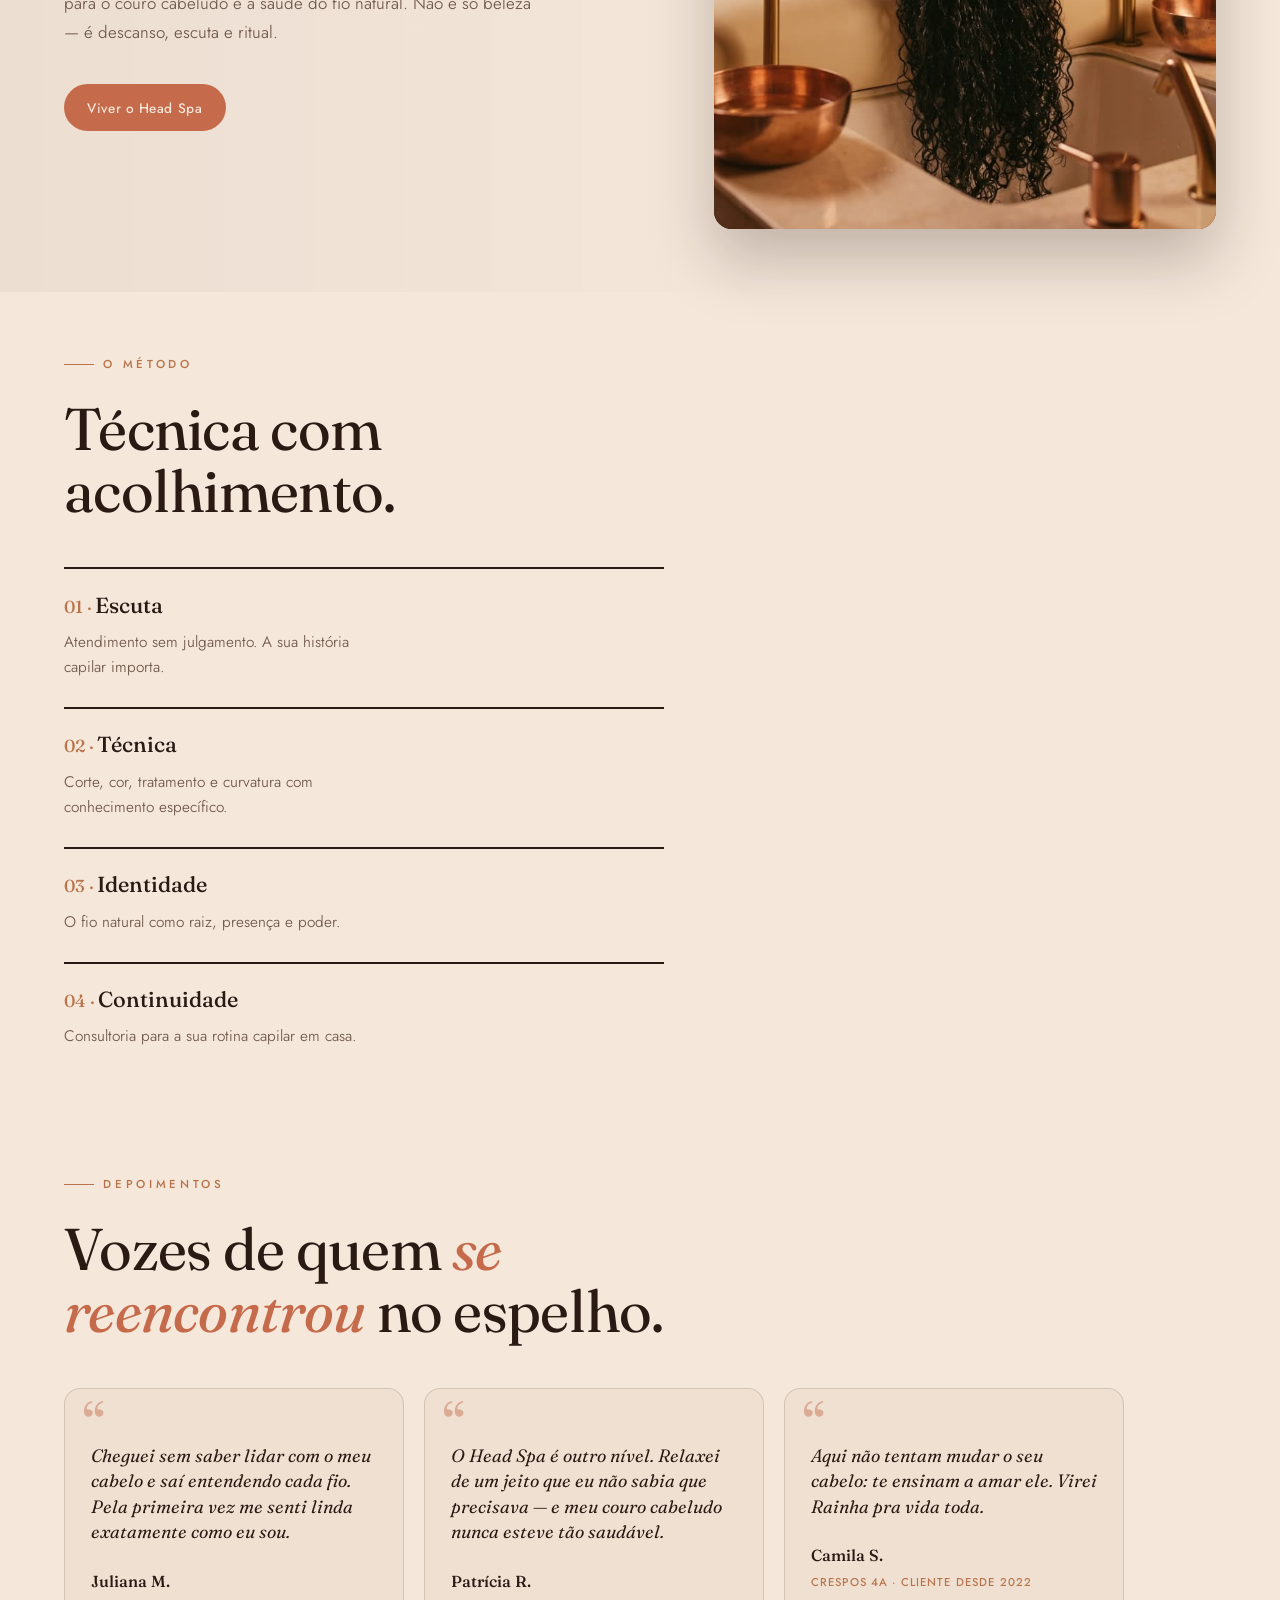
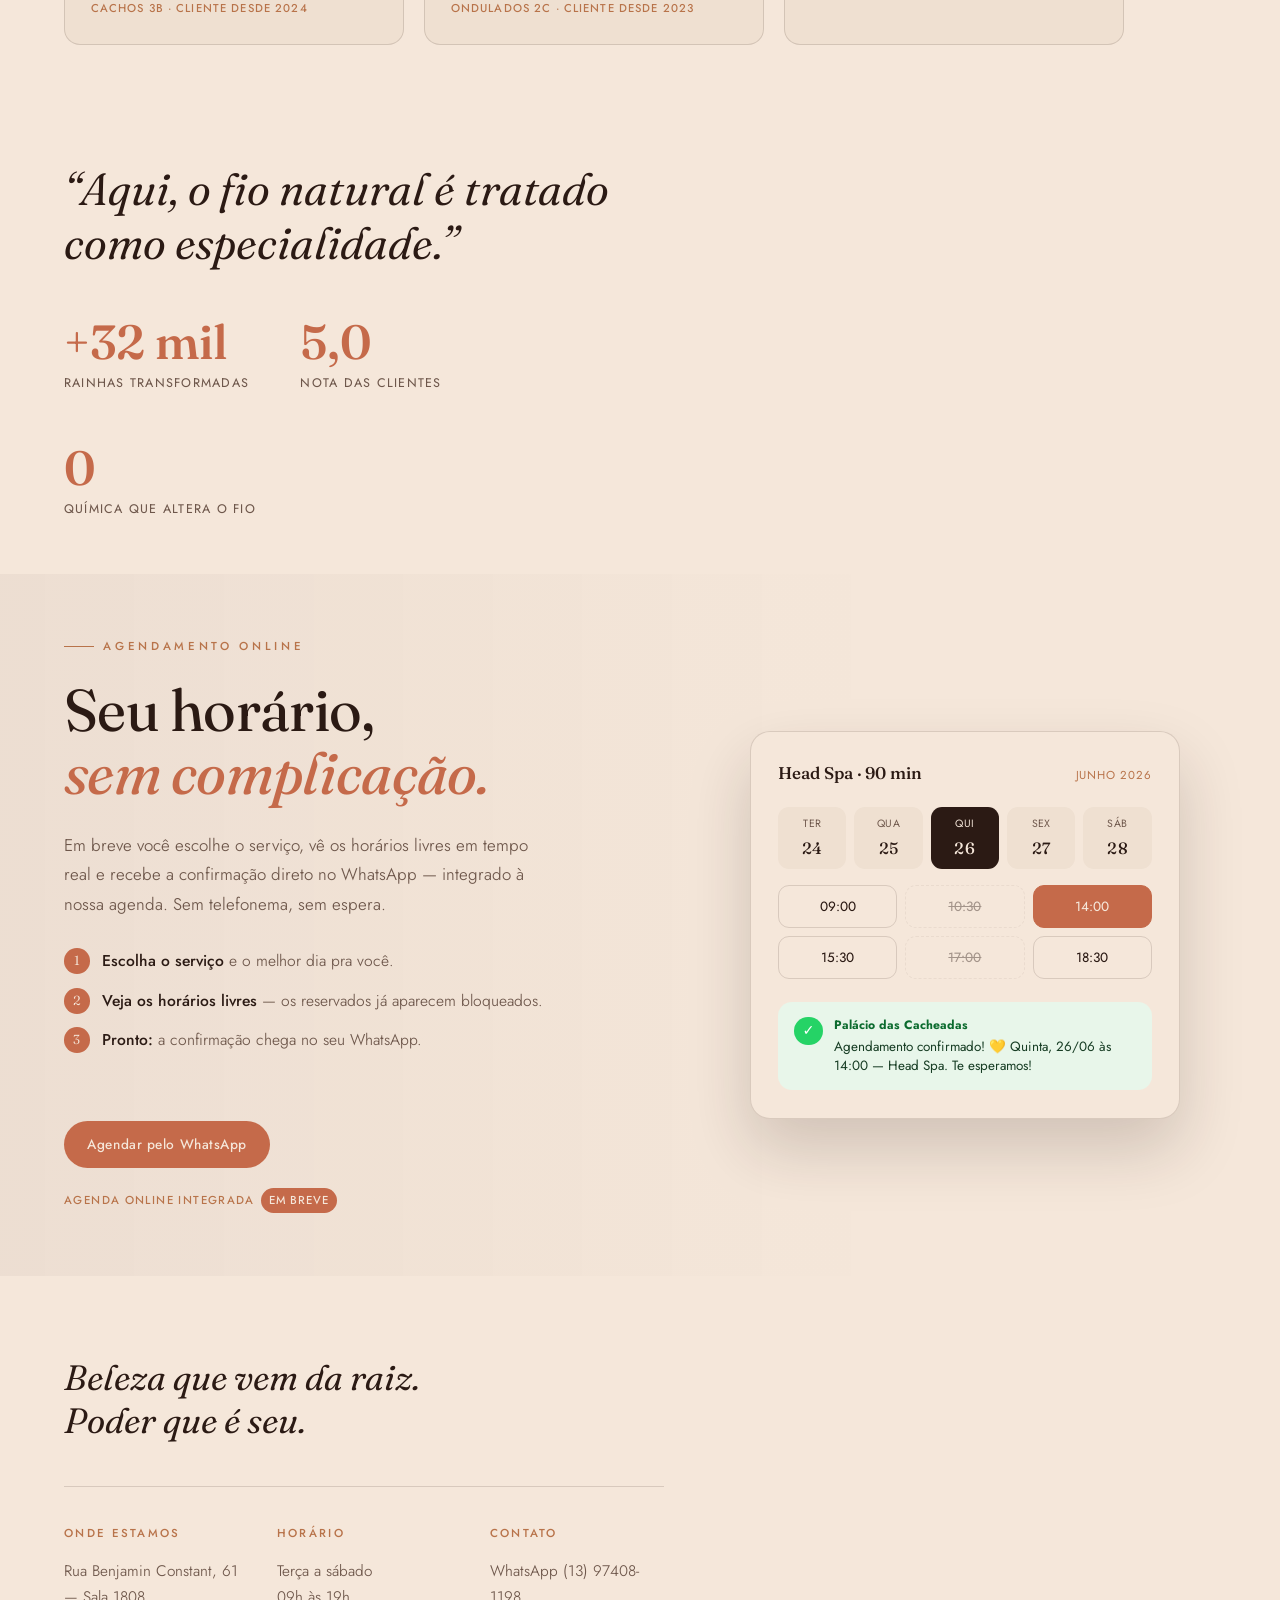
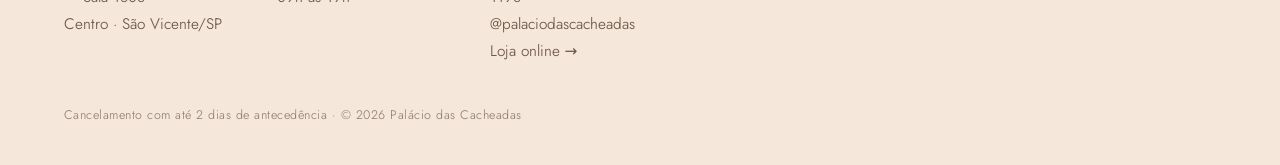
==== commit 70143398: "BG dinâmico (2º cacho sorteado) + banner da linha + ajustes mobile - Background: tipo de cacho sorte" ====
--- a/index.html
+++ b/index.html
@@ -11,7 +11,7 @@
 <link rel="preconnect" href="https://fonts.googleapis.com" />
 <link rel="preconnect" href="https://fonts.gstatic.com" crossorigin />
 <link href="https://fonts.googleapis.com/css2?family=Fraunces:ital,opsz,wght@0,9..144,300..600;1,9..144,400..600&family=Jost:wght@300..500&display=swap" rel="stylesheet" />
-<link rel="stylesheet" href="css/styles.css?v=9" />
+<link rel="stylesheet" href="css/styles.css?v=11" />
 </head>
 <body>
 
@@ -218,6 +218,6 @@
 
 </main>
 
-<script src="js/app.js?v=9"></script>
+<script src="js/app.js?v=10"></script>
 </body>
 </html>
--- a/css/styles.css
+++ b/css/styles.css
@@ -93,7 +93,7 @@
 .community__photo{position:relative}
 .community__photo img{width:100%;height:auto;display:block;filter:drop-shadow(0 26px 50px rgba(43,26,20,.16))}
 /* foto no canto esquerdo, sem invadir o cacho (Victor: "mais no canto onde estavam originalmente") */
-.community .community__photo{width:min(680px,52vw)}
+.community .community__photo{width:min(680px,52vw);margin-left:auto;margin-right:auto}
 .community__cap{margin-top:1.3rem;max-width:46ch;font-size:.98rem;font-weight:340;line-height:1.6;color:var(--ink-soft);text-wrap:pretty}
 .community__cap strong{font-family:var(--ff-display);font-style:italic;font-weight:500;color:var(--espresso)}
 .community__names{display:block;margin-top:.5rem;font-size:.74rem;font-weight:460;letter-spacing:.16em;text-transform:uppercase;color:var(--cobre)}
@@ -178,10 +178,11 @@
 
 /* ---------- responsivo ---------- */
 @media (max-width:900px){
-  .curl-stage{opacity:.4}
+  .curl-stage{opacity:.42}
+  .curl-canvas,.curl-fallback{object-position:72% center}
   .col{width:100%;margin-left:0;padding-inline:var(--pad)}
   .nav a:not(.btn){display:none}
-  .community__photo{margin-left:0;padding-inline:var(--pad);width:100%}
+  .community .community__photo{margin-left:0;padding-inline:var(--pad);width:100%}
   .testimonials{grid-template-columns:1fr;margin-left:0;padding-inline:var(--pad);width:100%;gap:16px}
   .feature-grid{grid-template-columns:1fr;gap:2.2rem}
   .feature-copy{max-width:none}
@@ -190,7 +191,7 @@
   .display,.quote{max-width:none}
 }
 @media (max-width:480px){
-  .curl-stage{opacity:.35}
+  .curl-stage{opacity:.4}
   .hero__title{font-size:clamp(2.4rem,11vw,3.2rem)}
   .nav{gap:9px}
   .btn--pill{padding:.6em 1.05em;font-size:.74rem}
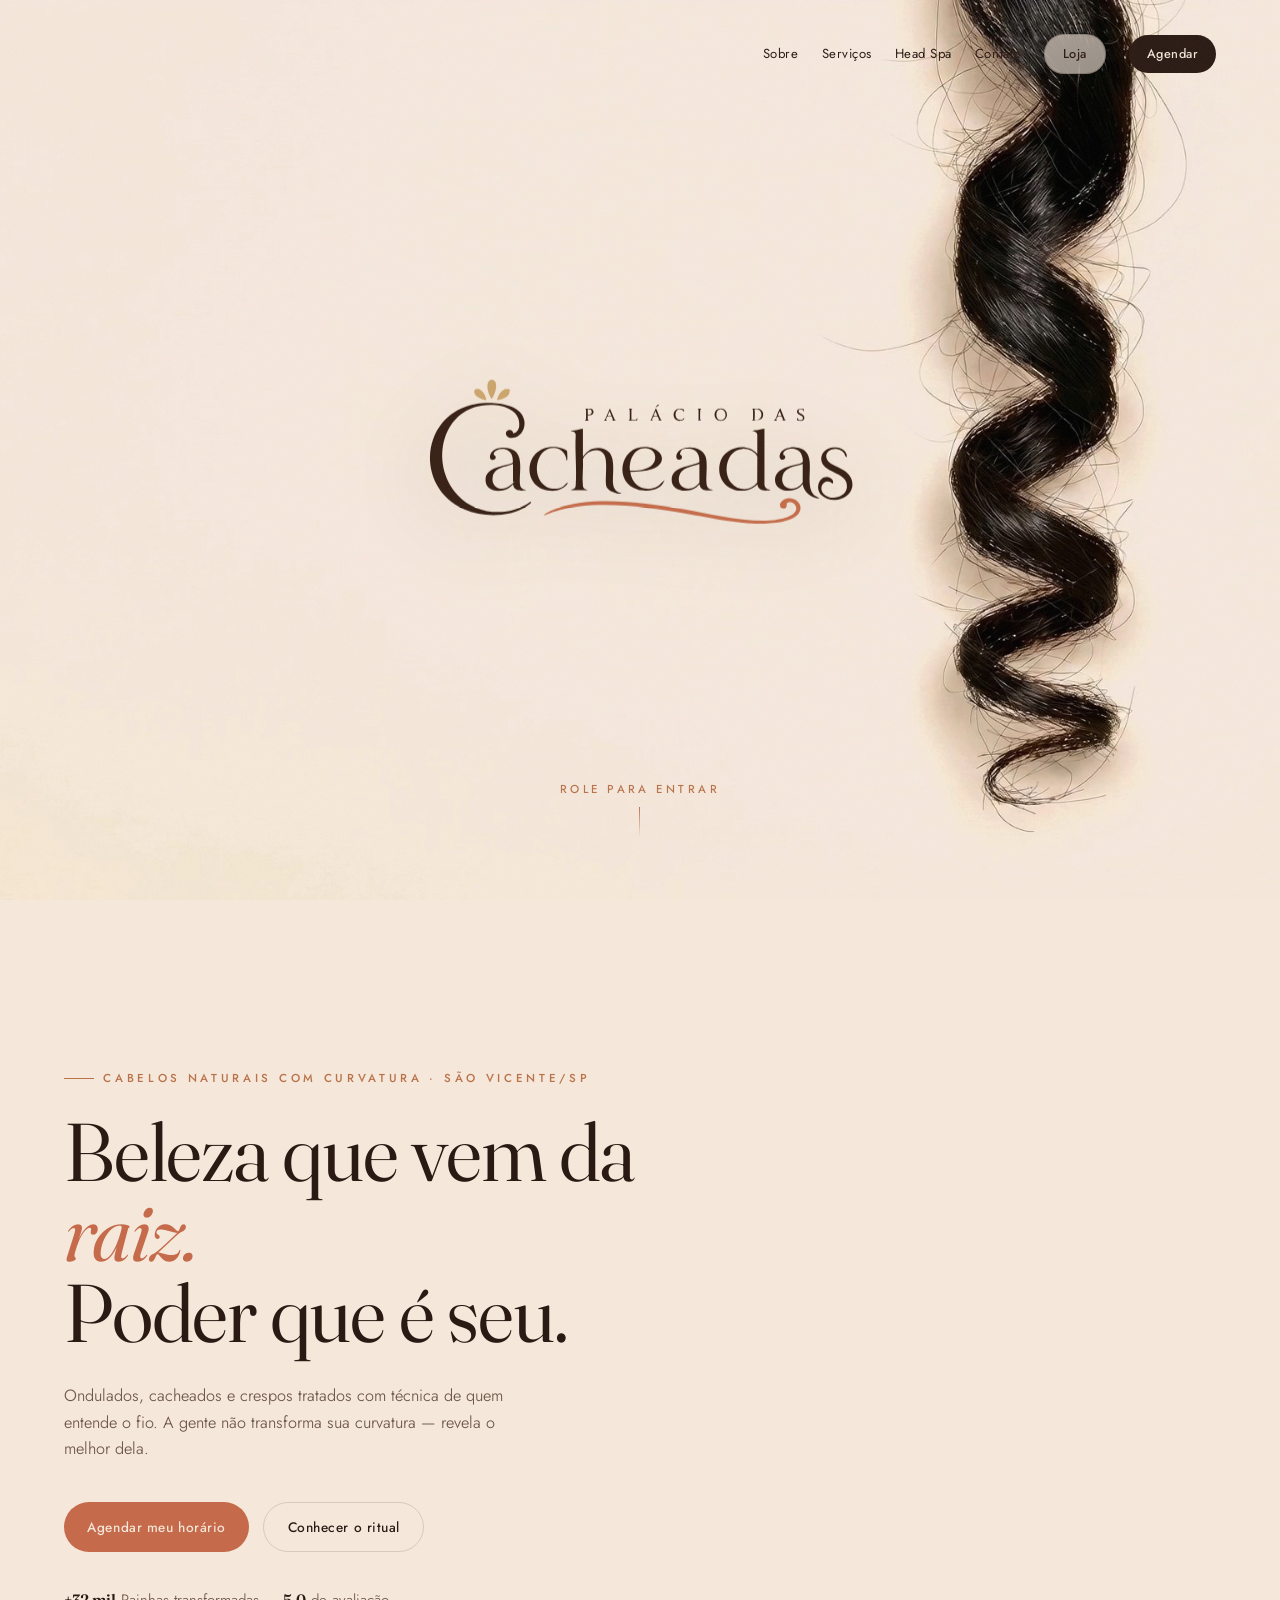
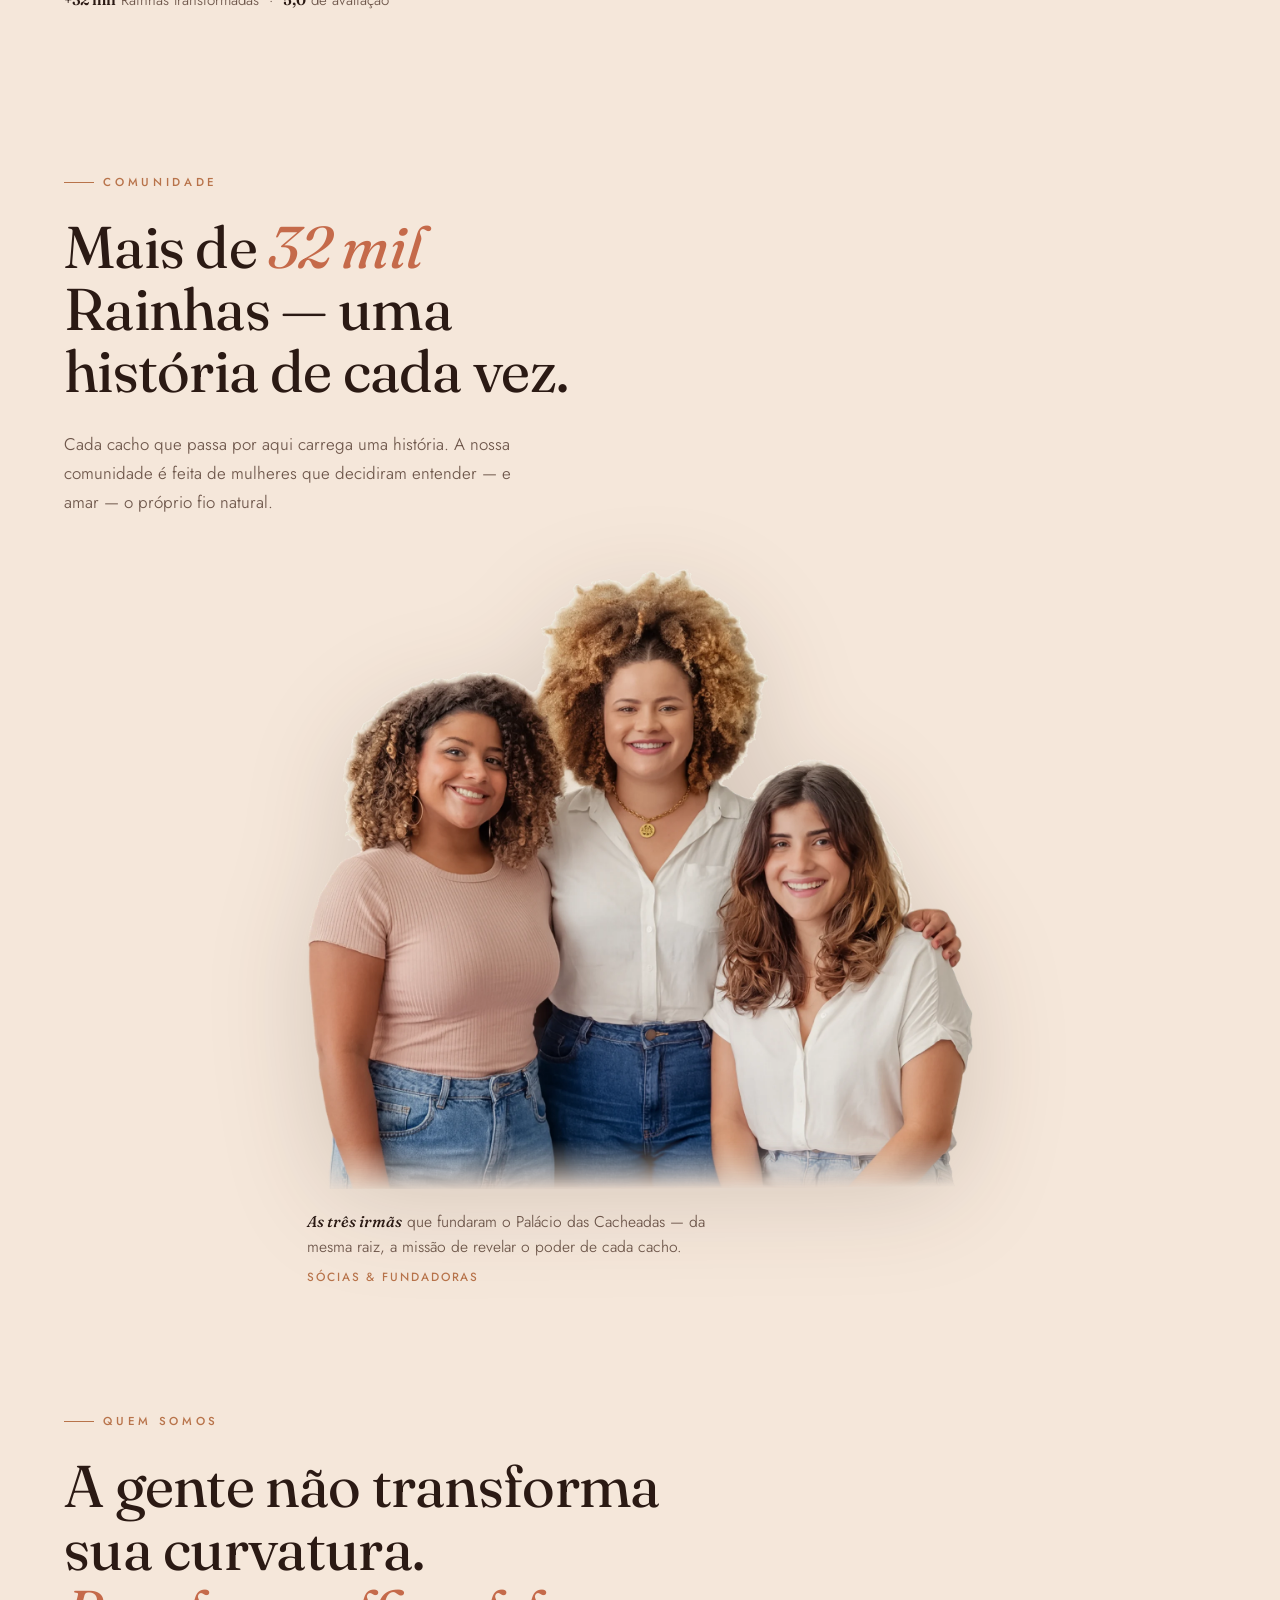
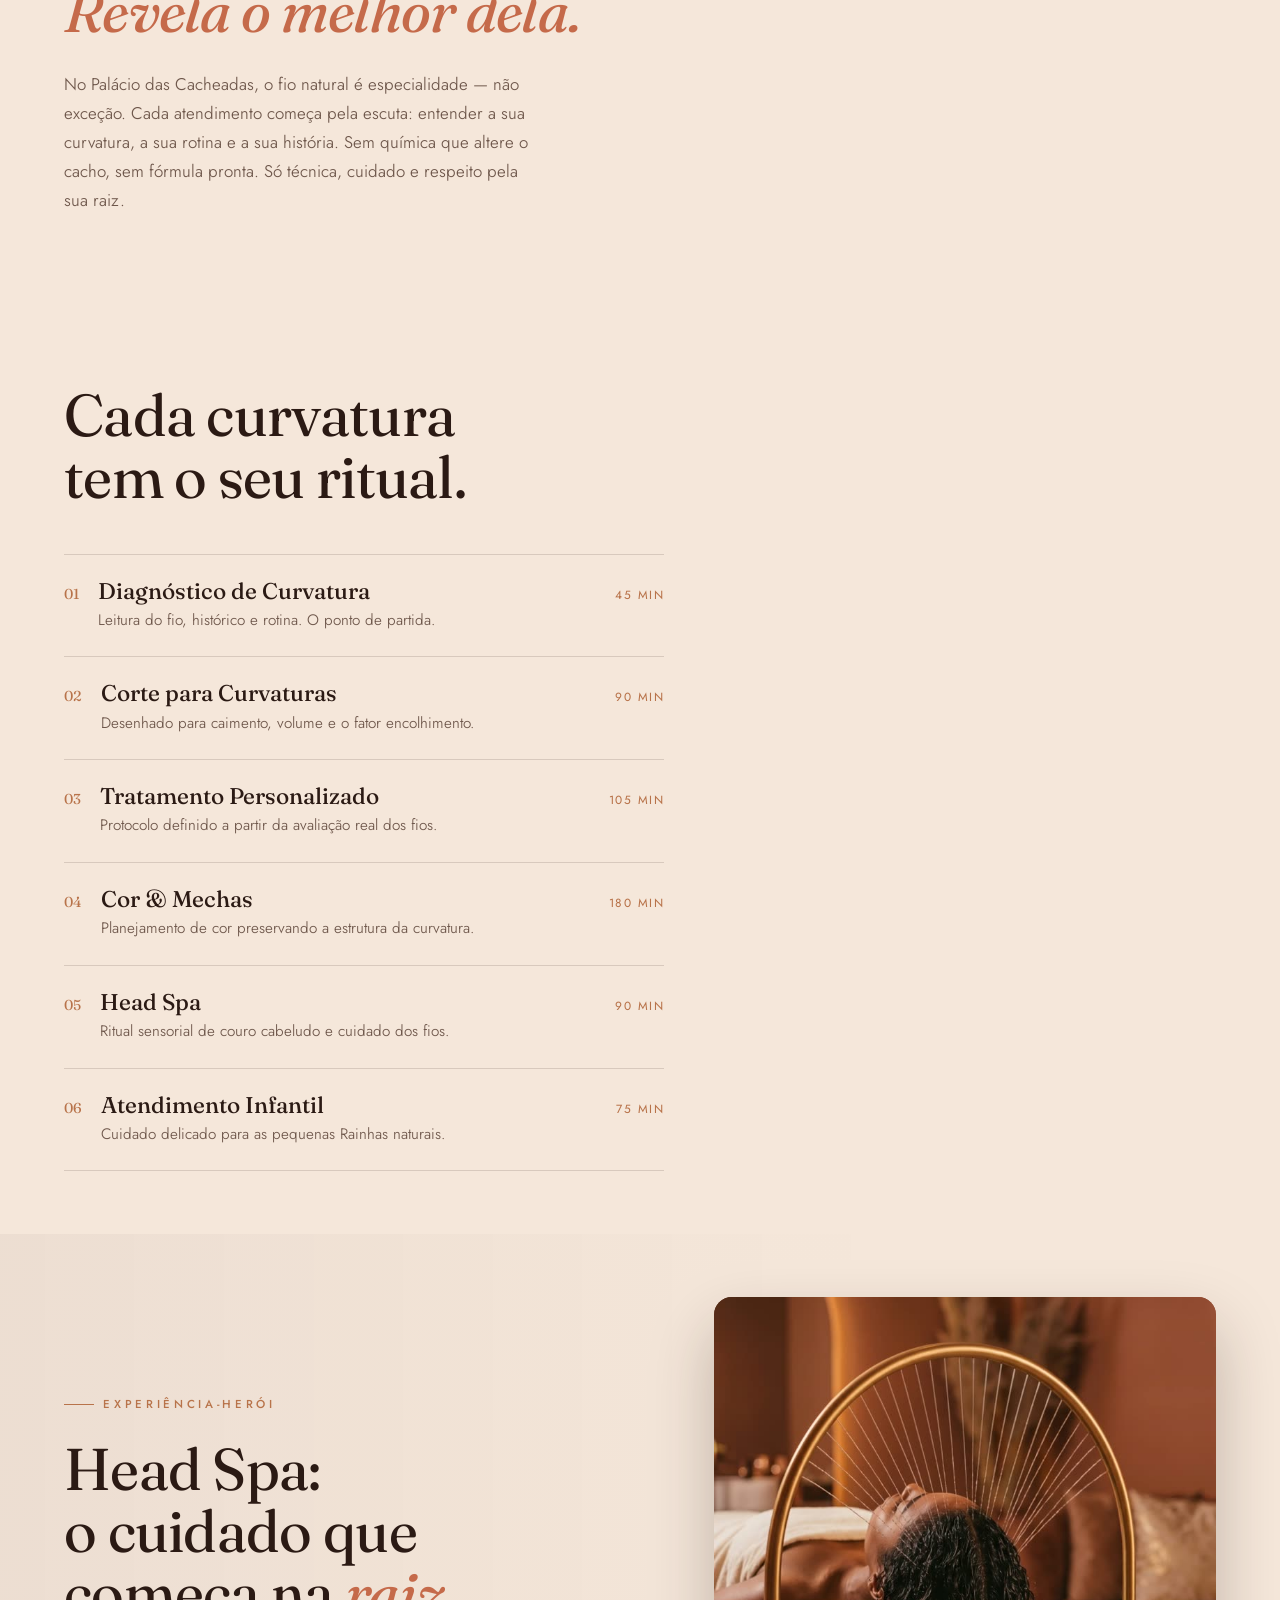
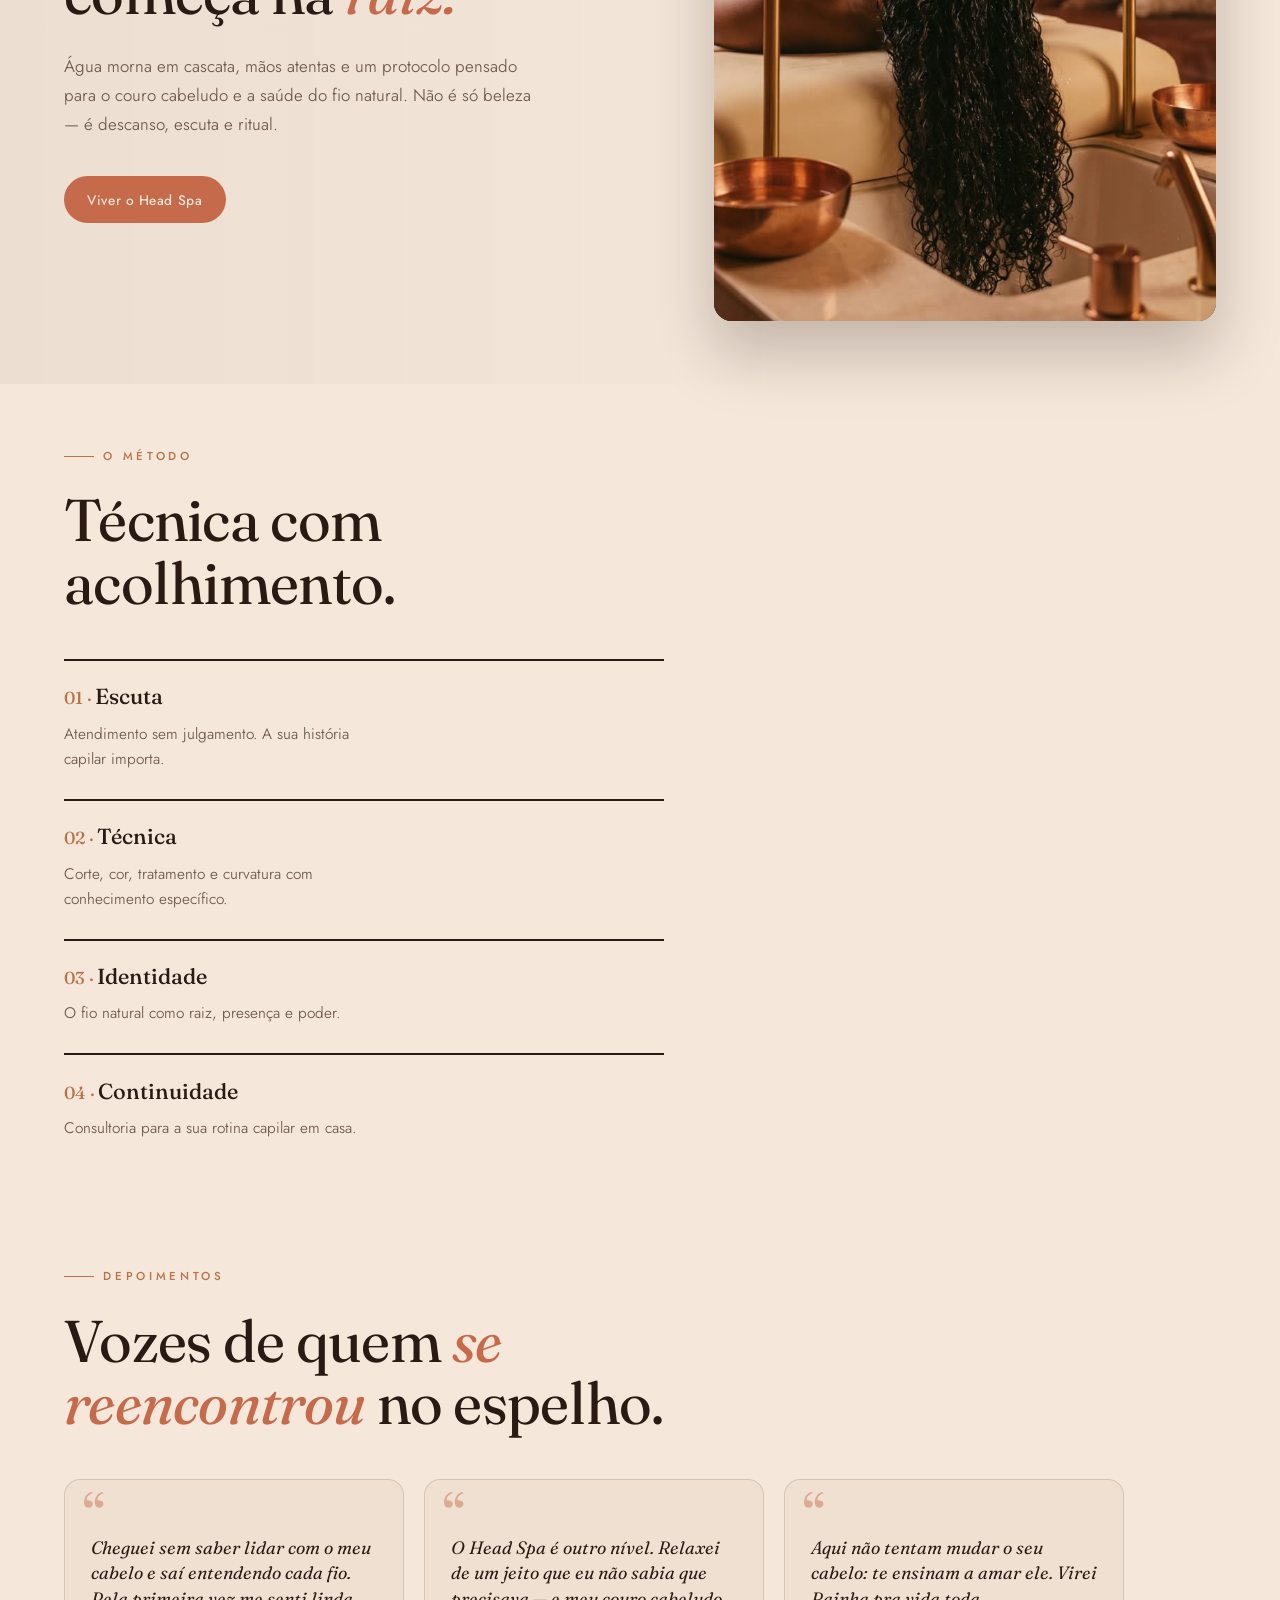
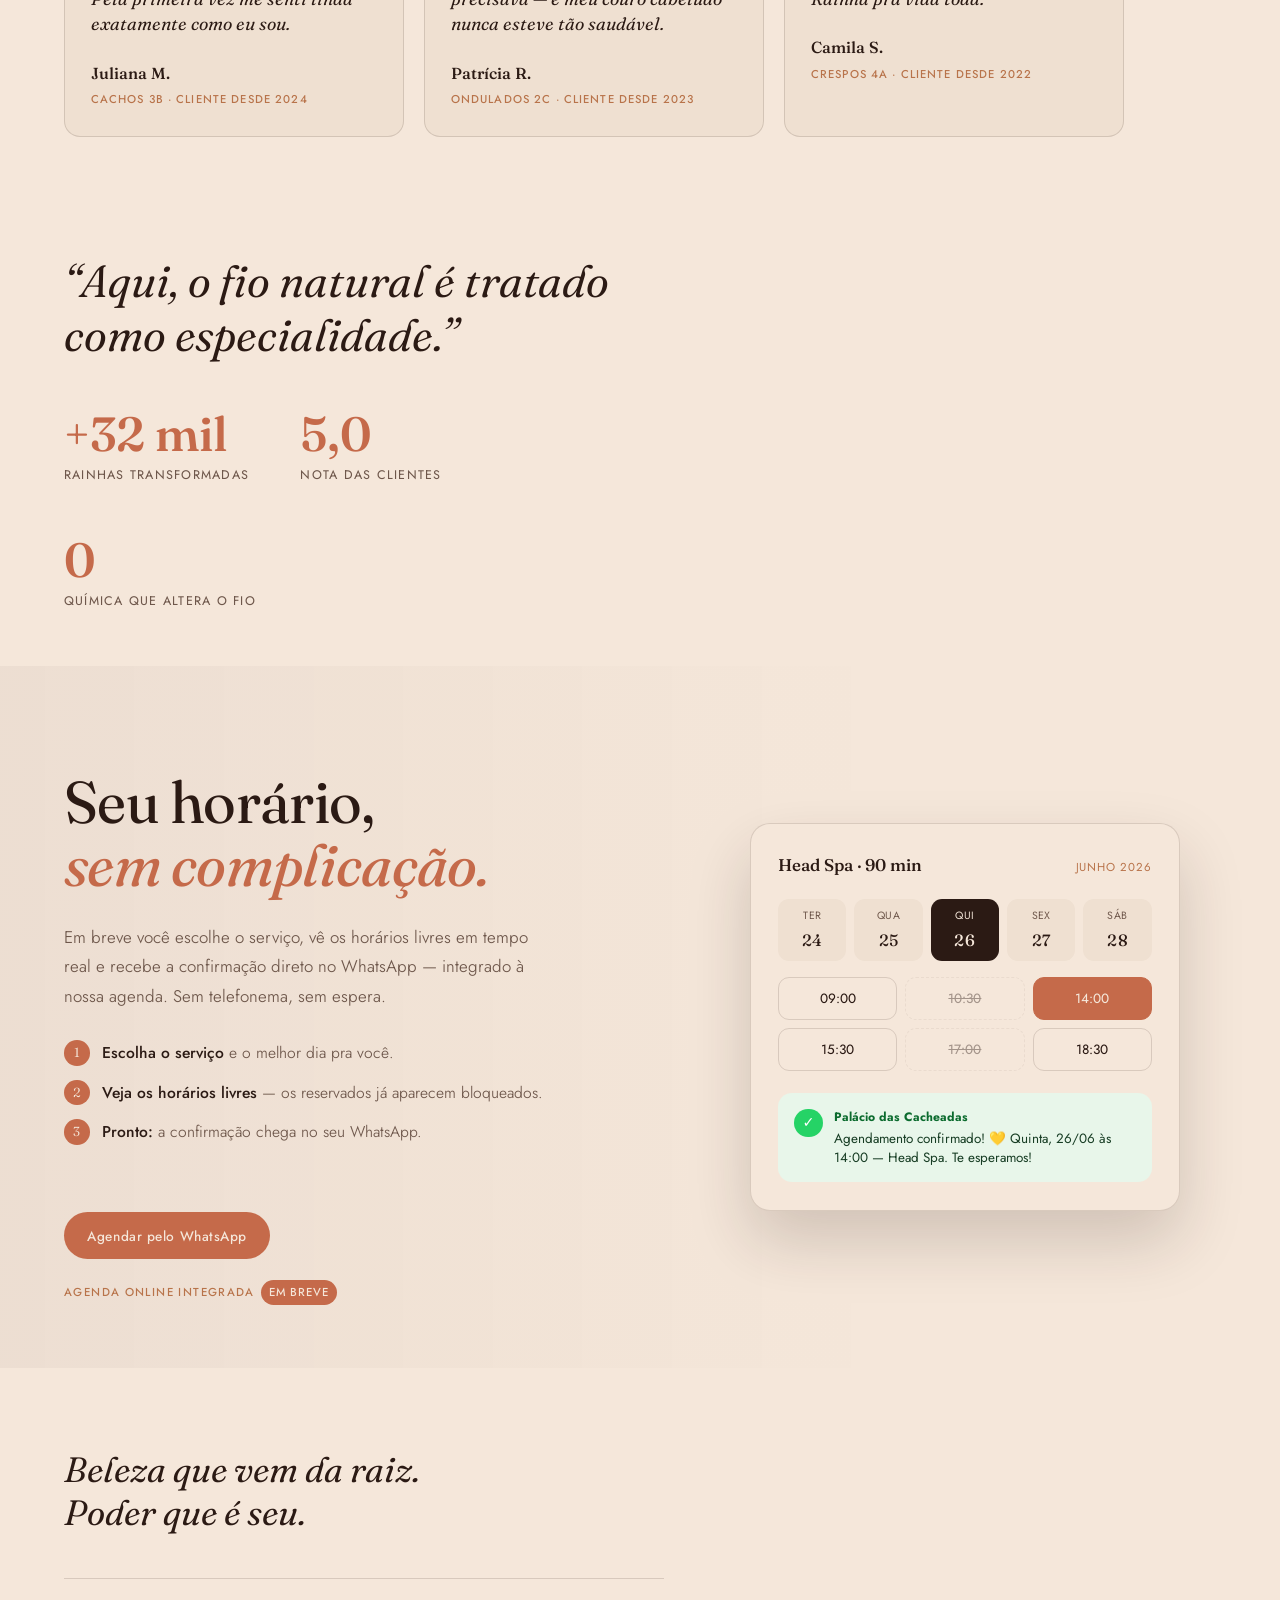
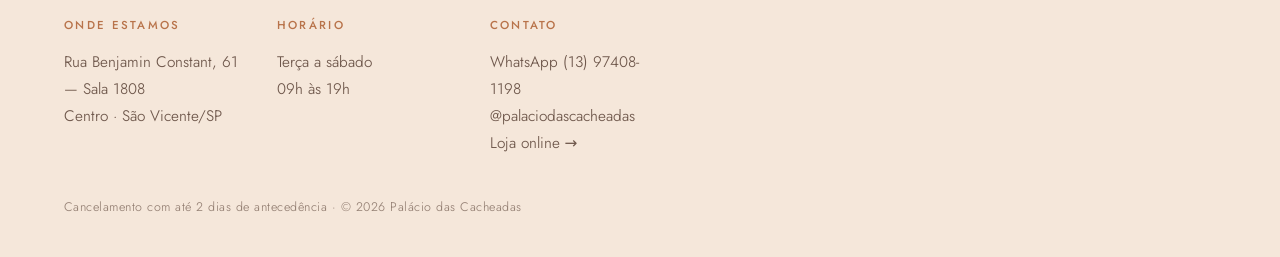
==== commit e85a2a97: "Fundo cacho escuro (sway scrub) + recede mobile; recorte das socias limpo Co-Authored-By: Claude Opu" ====
--- a/index.html
+++ b/index.html
@@ -11,7 +11,7 @@
 <link rel="preconnect" href="https://fonts.googleapis.com" />
 <link rel="preconnect" href="https://fonts.gstatic.com" crossorigin />
 <link href="https://fonts.googleapis.com/css2?family=Fraunces:ital,opsz,wght@0,9..144,300..600;1,9..144,400..600&family=Jost:wght@300..500&display=swap" rel="stylesheet" />
-<link rel="stylesheet" href="css/styles.css?v=11" />
+<link rel="stylesheet" href="css/styles.css?v=12" />
 </head>
 <body>
 
@@ -20,7 +20,7 @@
 
 <!-- cacho-mola: fundo fixo, scrub no scroll -->
 <div class="curl-stage" aria-hidden="true">
-  <img src="assets/spring/f_001.jpg" alt="" class="curl-fallback" data-curl-fallback />
+  <img src="assets/curl-dark/f_001.jpg" alt="" class="curl-fallback" data-curl-fallback />
   <canvas class="curl-canvas" data-curl-canvas></canvas>
 </div>
 
@@ -70,8 +70,8 @@
     </div>
     <figure class="community__photo" data-rise>
       <picture>
-        <source srcset="assets/rainhas-cut.webp?v=7" type="image/webp" />
-        <img src="assets/rainhas-cut.png?v=7" alt="As três irmãs sócias do Palácio das Cacheadas" loading="lazy" />
+        <source srcset="assets/rainhas-cut.webp?v=8" type="image/webp" />
+        <img src="assets/rainhas-cut.png?v=8" alt="As três irmãs sócias do Palácio das Cacheadas" loading="lazy" />
       </picture>
       <figcaption class="community__cap"><strong>As três irmãs</strong> que fundaram o Palácio das Cacheadas — da mesma raiz, a missão de revelar o poder de cada cacho.<span class="community__names">Sócias &amp; fundadoras</span></figcaption>
     </figure>
@@ -218,6 +218,6 @@
 
 </main>
 
-<script src="js/app.js?v=10"></script>
+<script src="js/app.js?v=11"></script>
 </body>
 </html>
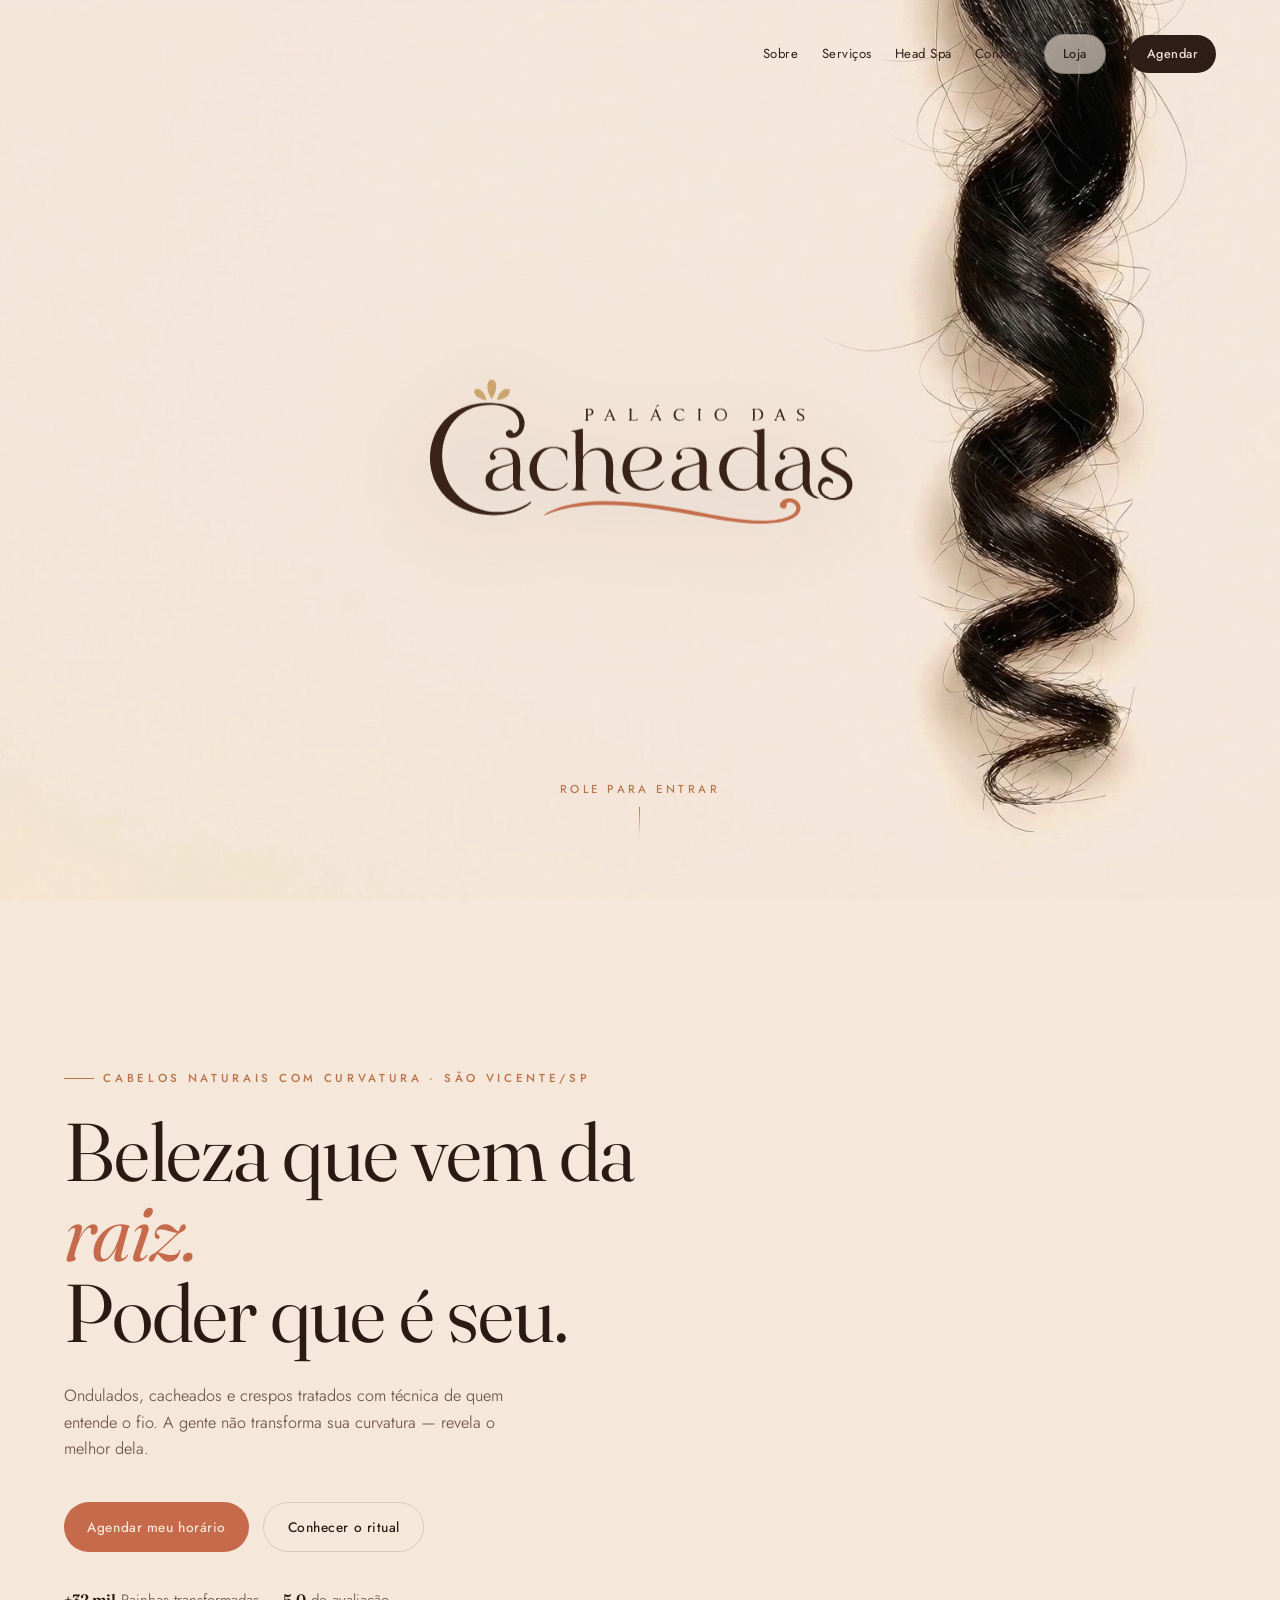
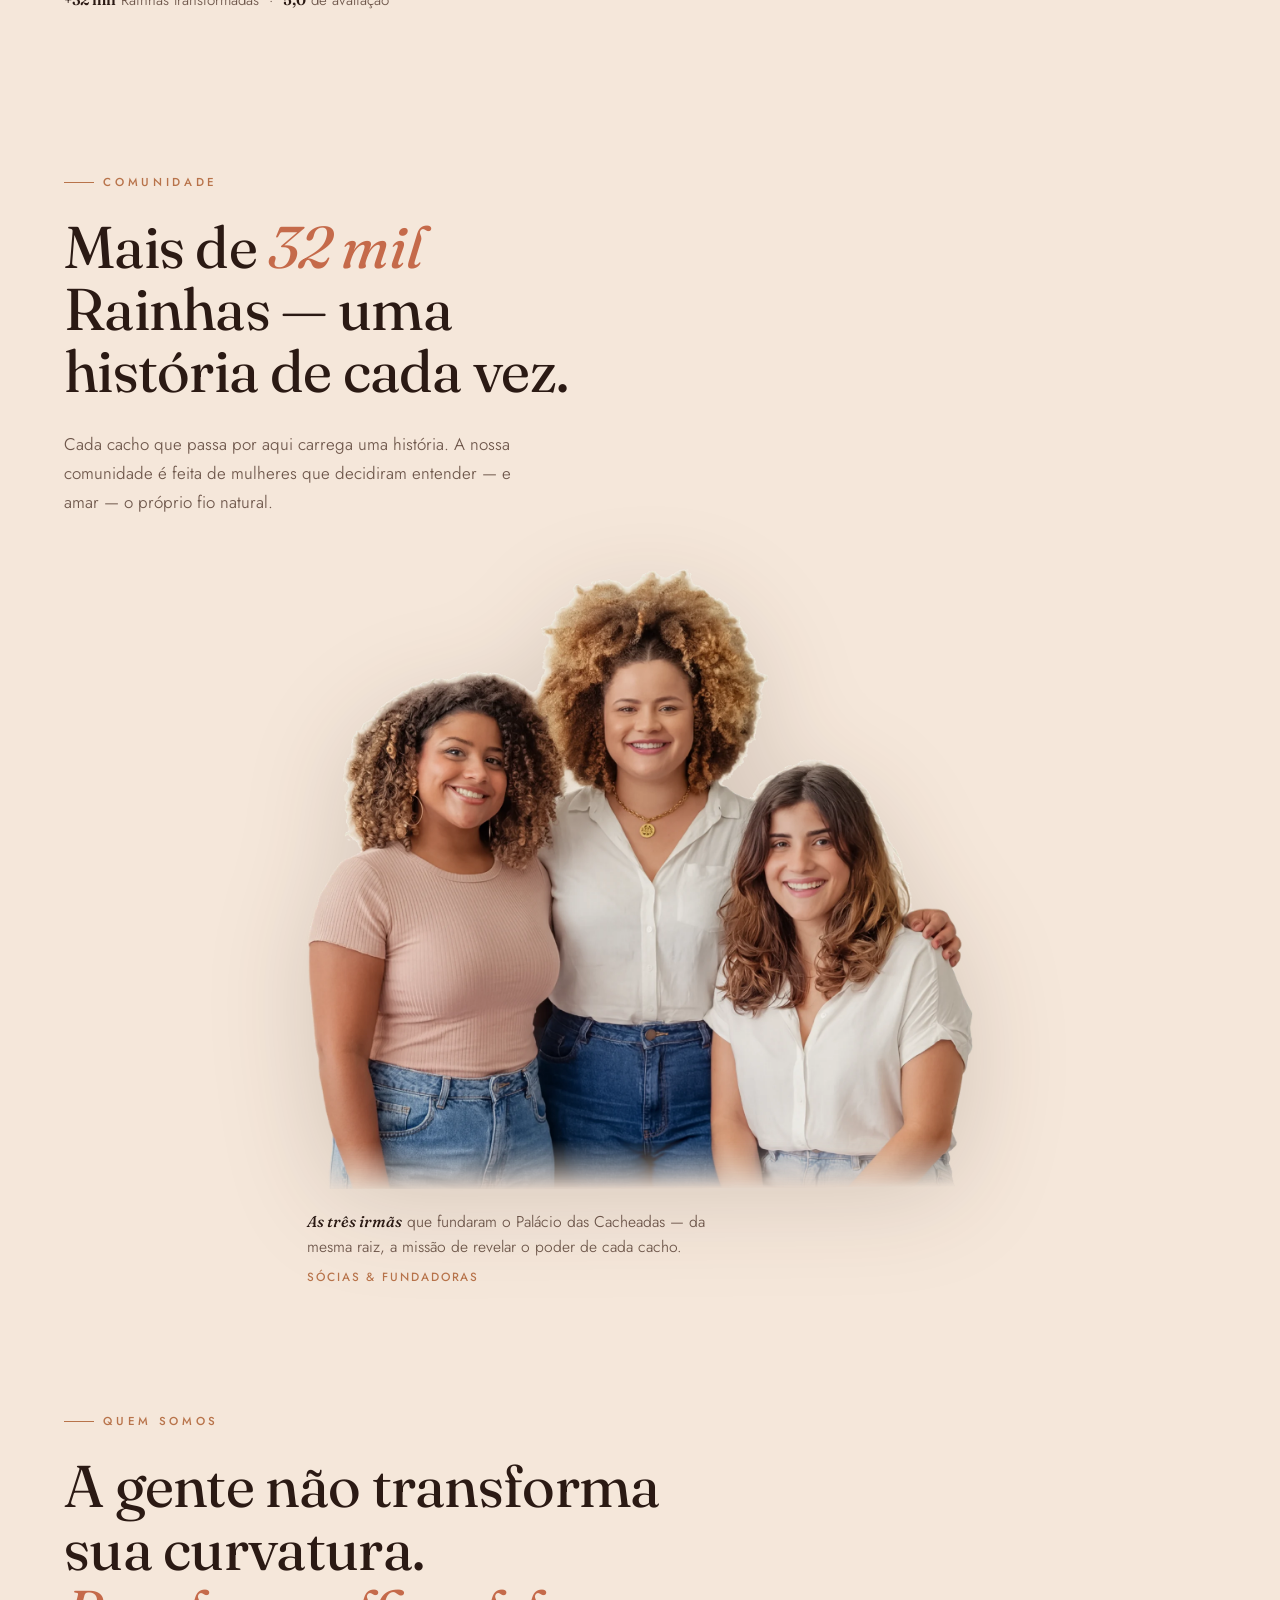
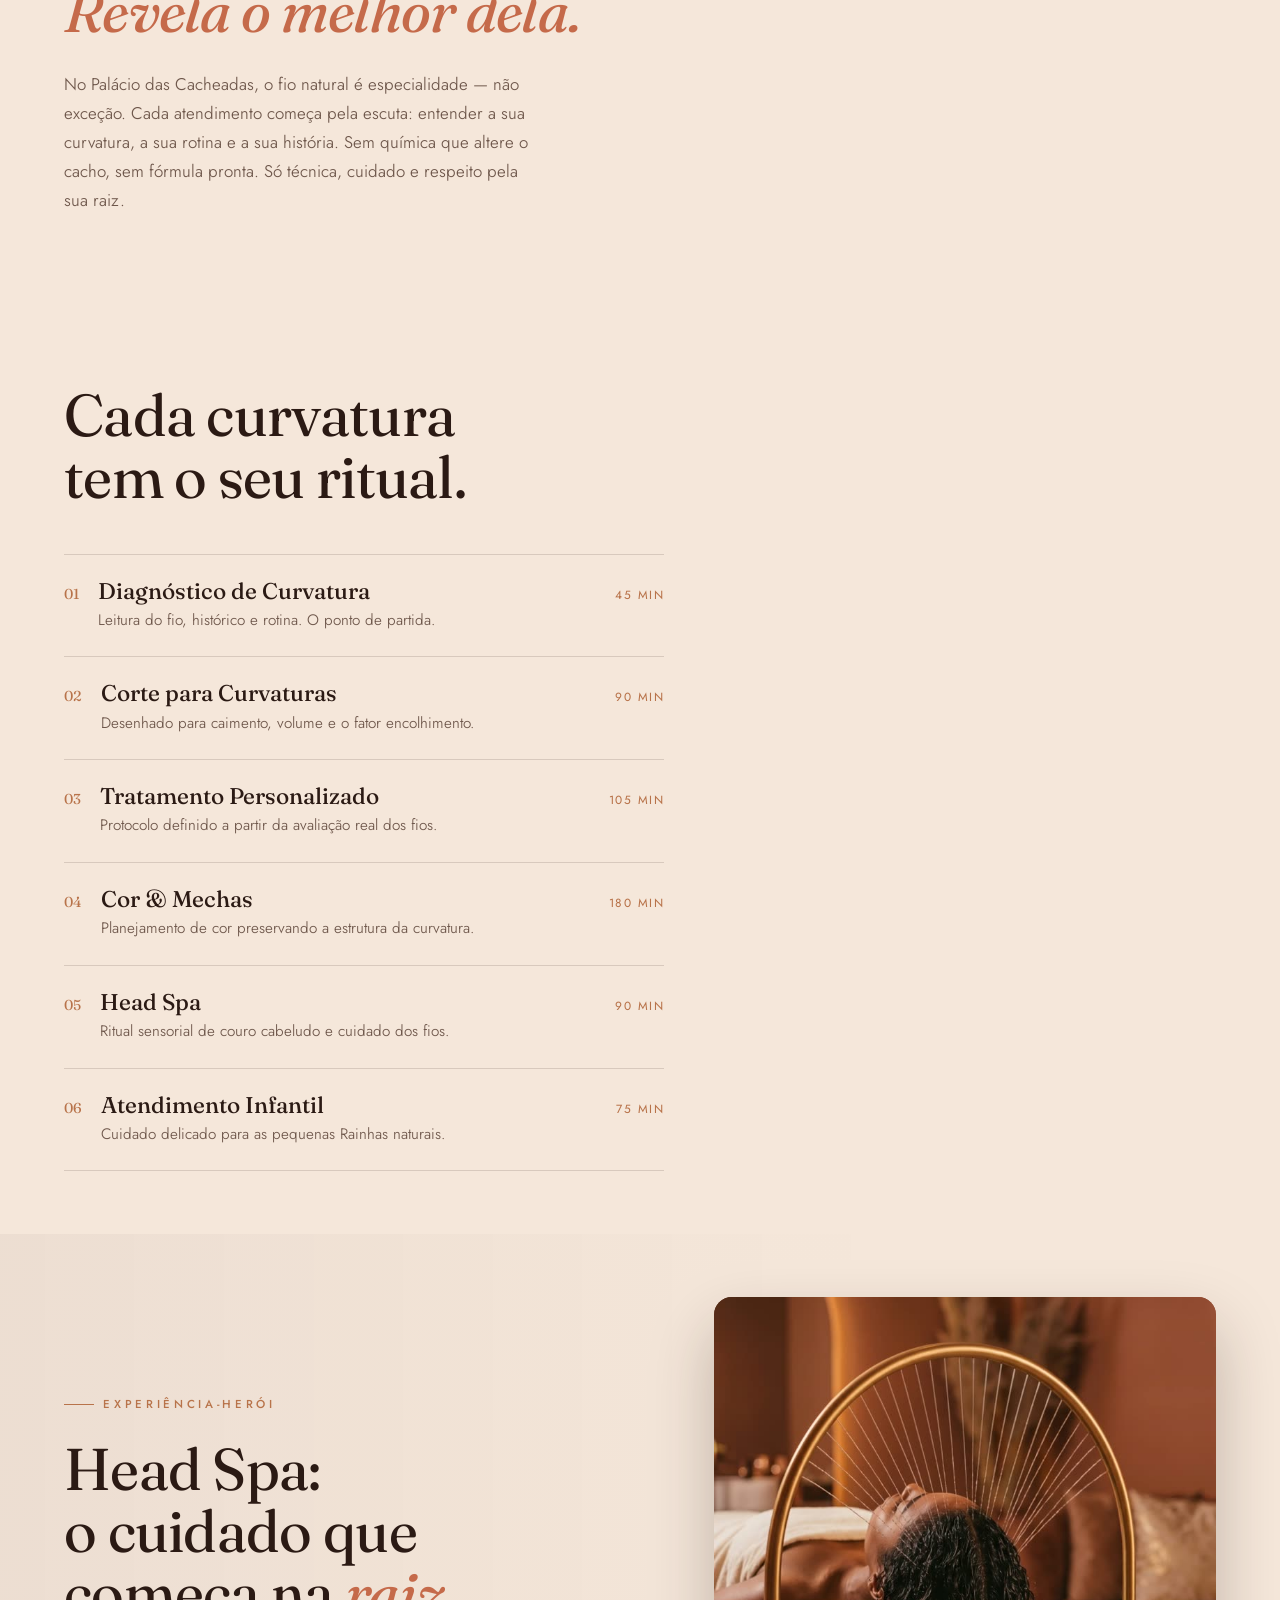
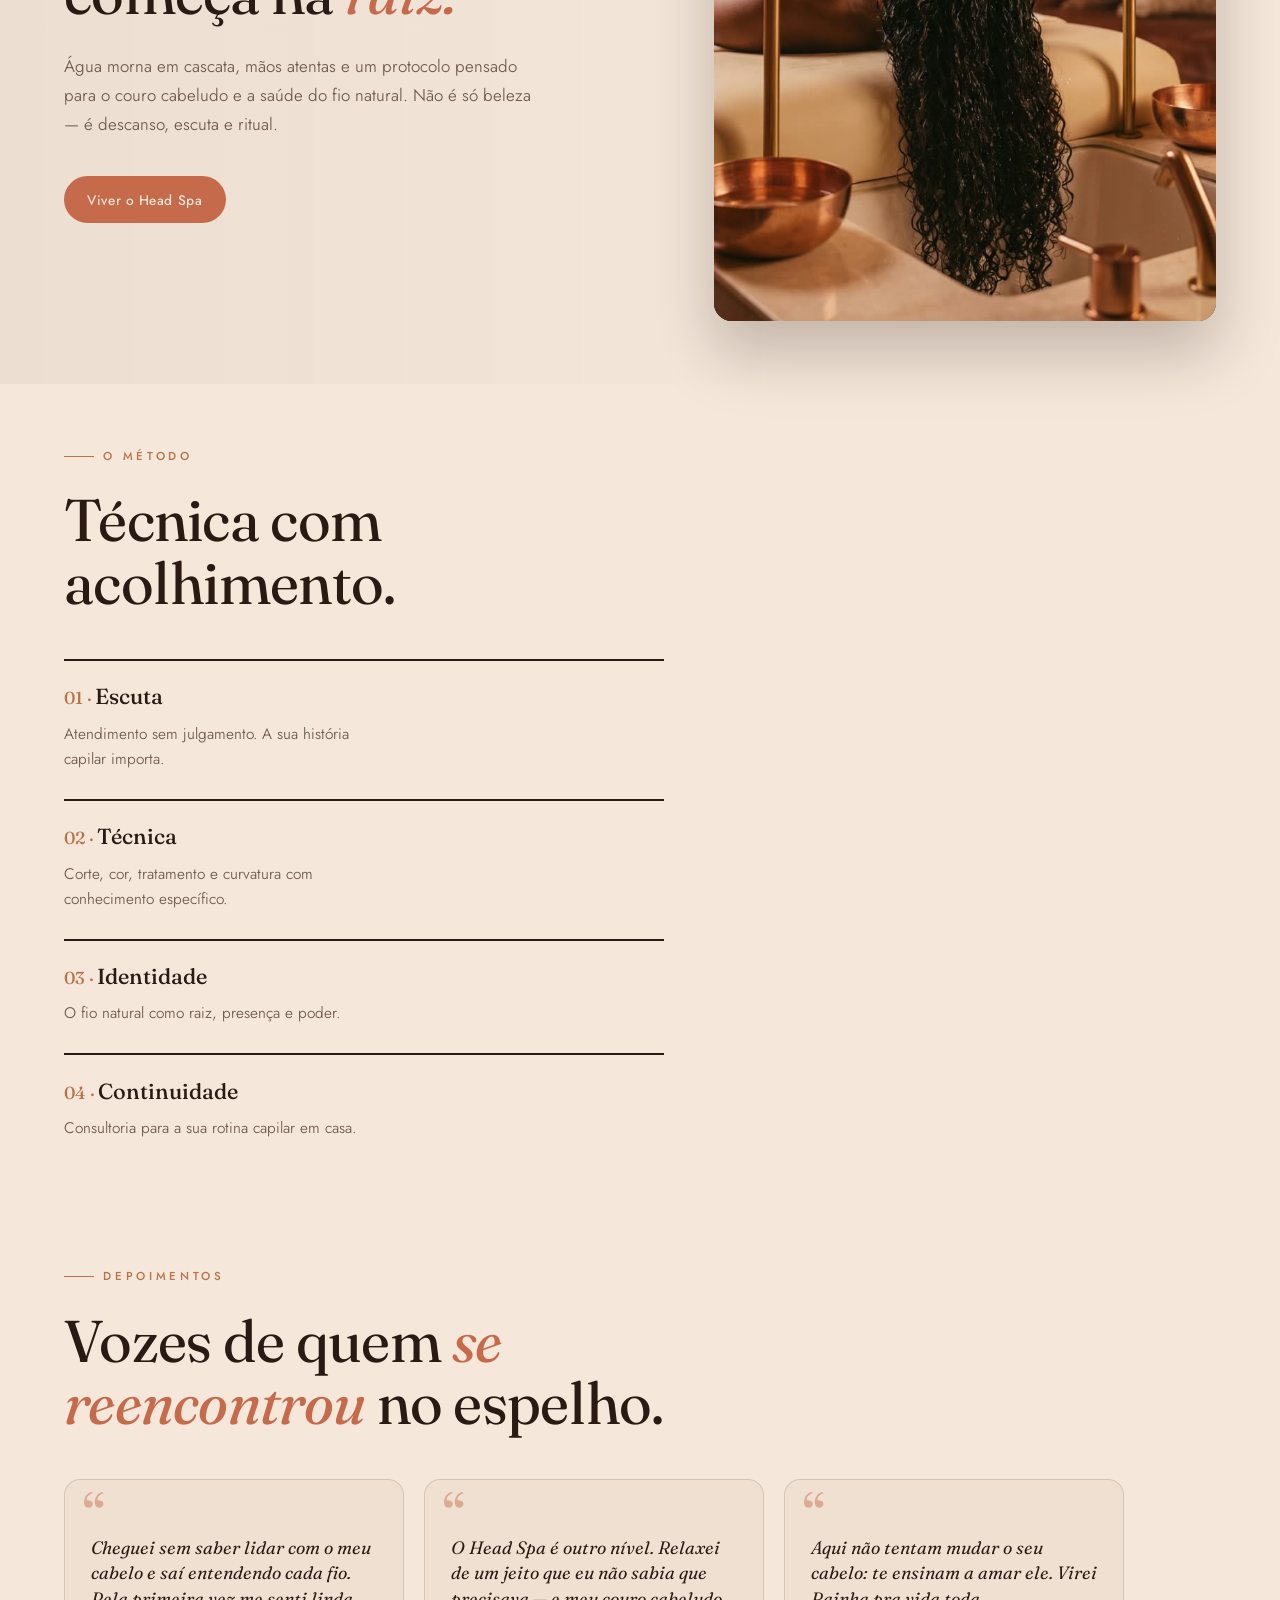
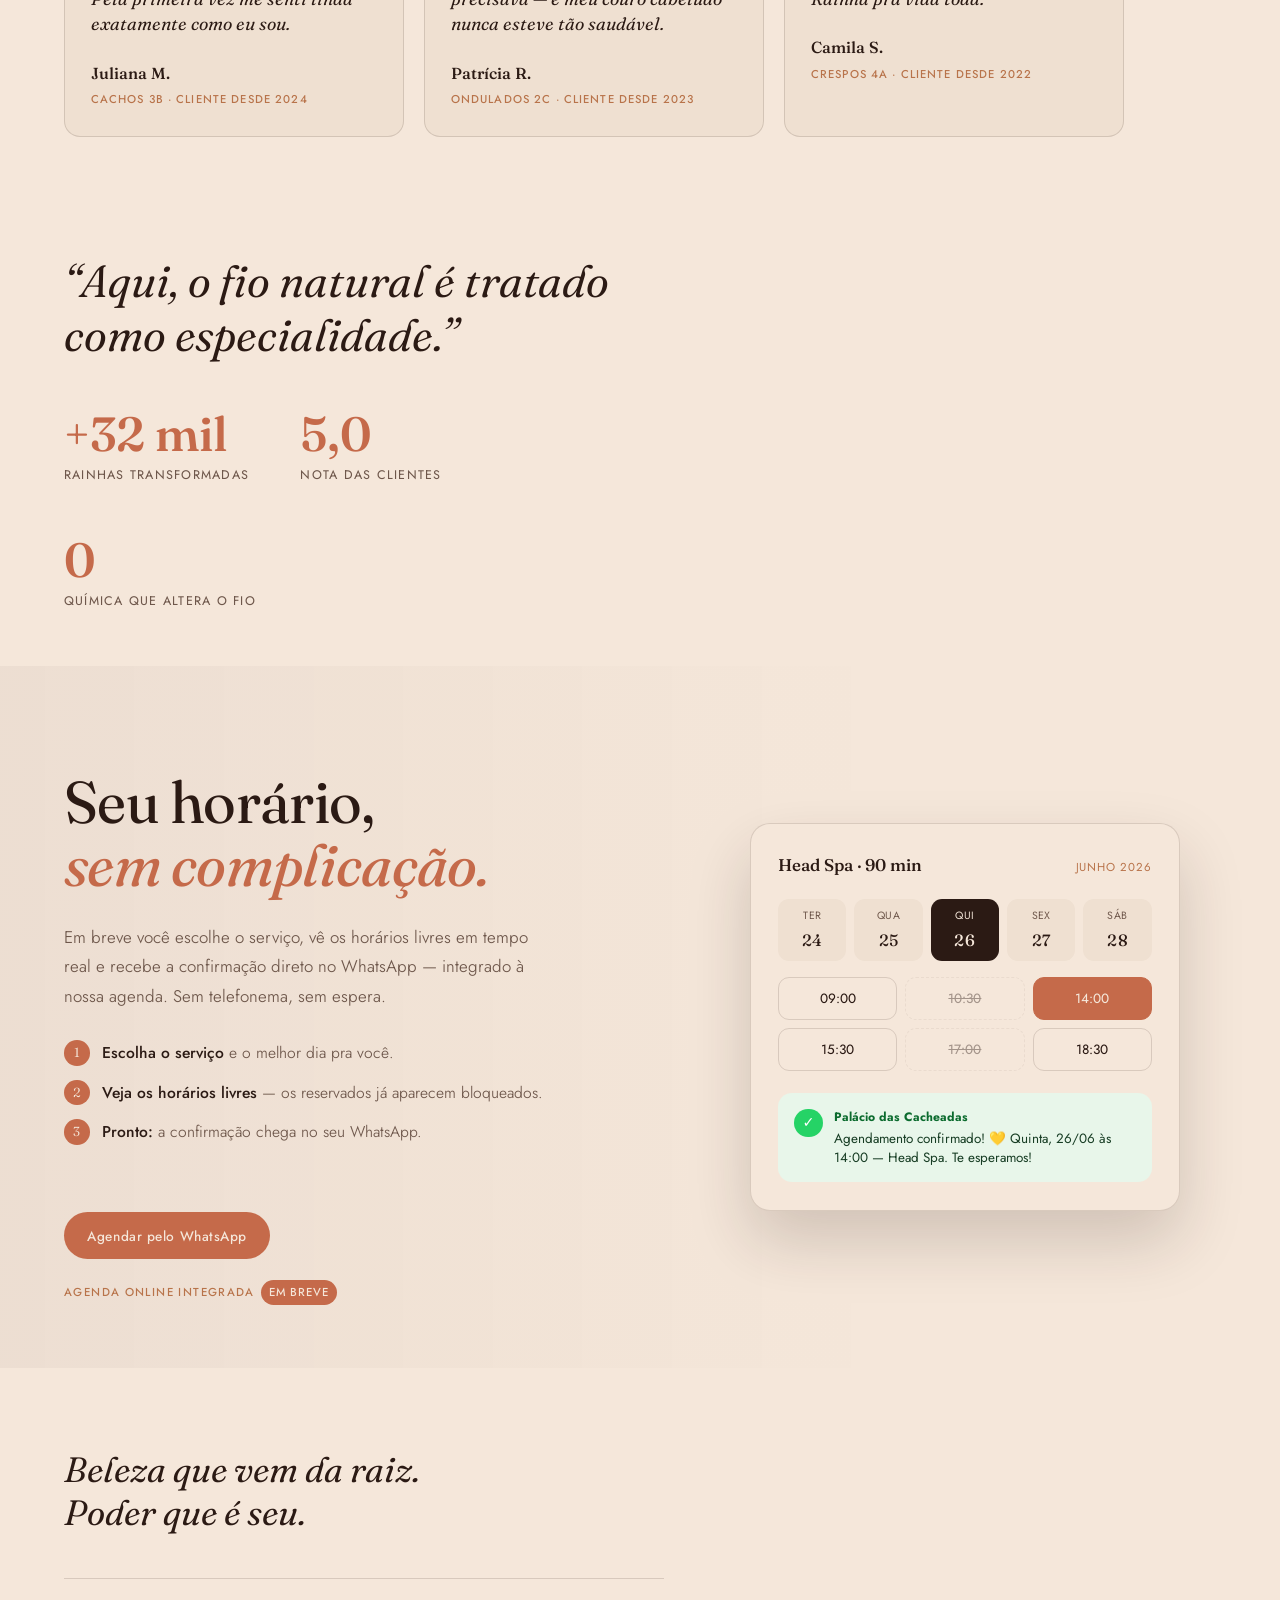
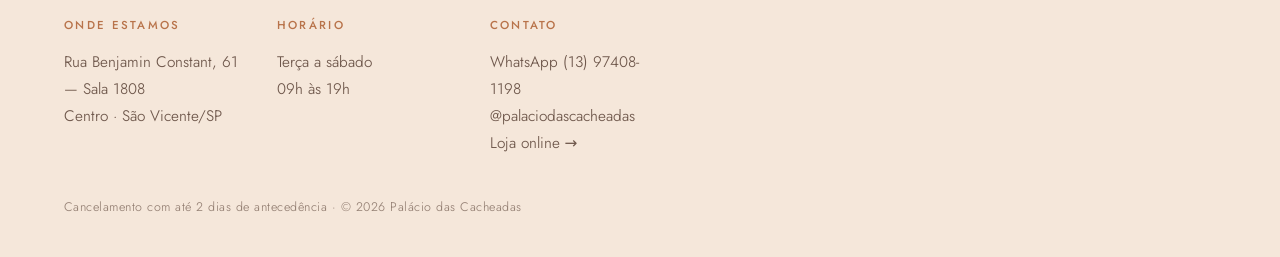
==== commit 5f932fc9: "Intro: respiro de creme atras do logo (some no scroll) Co-Authored-By: Claude Opus 4.8 <noreply@anth" ====
--- a/index.html
+++ b/index.html
@@ -11,7 +11,7 @@
 <link rel="preconnect" href="https://fonts.googleapis.com" />
 <link rel="preconnect" href="https://fonts.gstatic.com" crossorigin />
 <link href="https://fonts.googleapis.com/css2?family=Fraunces:ital,opsz,wght@0,9..144,300..600;1,9..144,400..600&family=Jost:wght@300..500&display=swap" rel="stylesheet" />
-<link rel="stylesheet" href="css/styles.css?v=12" />
+<link rel="stylesheet" href="css/styles.css?v=13" />
 </head>
 <body>
 
--- a/css/styles.css
+++ b/css/styles.css
@@ -29,6 +29,7 @@
 
 /* ---------- abertura: logo grande encolhe pro header no scroll ---------- */
 .brandmark{position:fixed;top:50%;left:50%;width:min(620px,72vw);z-index:45;transform:translate(-50%,-50%);transform-origin:center center;will-change:transform;pointer-events:none}
+.brandmark::before{content:"";position:absolute;inset:-50% -16%;z-index:-1;pointer-events:none;background:radial-gradient(58% 62% at 45% 52%,var(--creme) 0%,var(--creme) 42%,rgba(245,231,218,0) 80%);opacity:calc(1 - var(--introp,0))}
 .brandmark img{width:100%;height:auto;display:block;filter:drop-shadow(0 14px 36px rgba(43,26,20,.20));transition:filter .3s}
 .brandmark.docked img{filter:none}
 .intro{height:100vh;display:flex;align-items:flex-end;justify-content:center;padding-bottom:7vh;pointer-events:none}
@@ -178,8 +179,9 @@
 
 /* ---------- responsivo ---------- */
 @media (max-width:900px){
-  .curl-stage{opacity:.42}
-  .curl-canvas,.curl-fallback{object-position:72% center}
+  /* intro: cacho escuro; ao rolar (--introp 0→1) desliza pra direita e some, liberando o texto */
+  .curl-stage{opacity:calc(.8 - var(--introp,0) * .66);transform:translateX(calc(var(--introp,0) * 62%));transform-origin:right center;will-change:transform,opacity}
+  .curl-canvas,.curl-fallback{object-position:78% center}
   .col{width:100%;margin-left:0;padding-inline:var(--pad)}
   .nav a:not(.btn){display:none}
   .community .community__photo{margin-left:0;padding-inline:var(--pad);width:100%}
@@ -191,7 +193,6 @@
   .display,.quote{max-width:none}
 }
 @media (max-width:480px){
-  .curl-stage{opacity:.4}
   .hero__title{font-size:clamp(2.4rem,11vw,3.2rem)}
   .nav{gap:9px}
   .btn--pill{padding:.6em 1.05em;font-size:.74rem}
